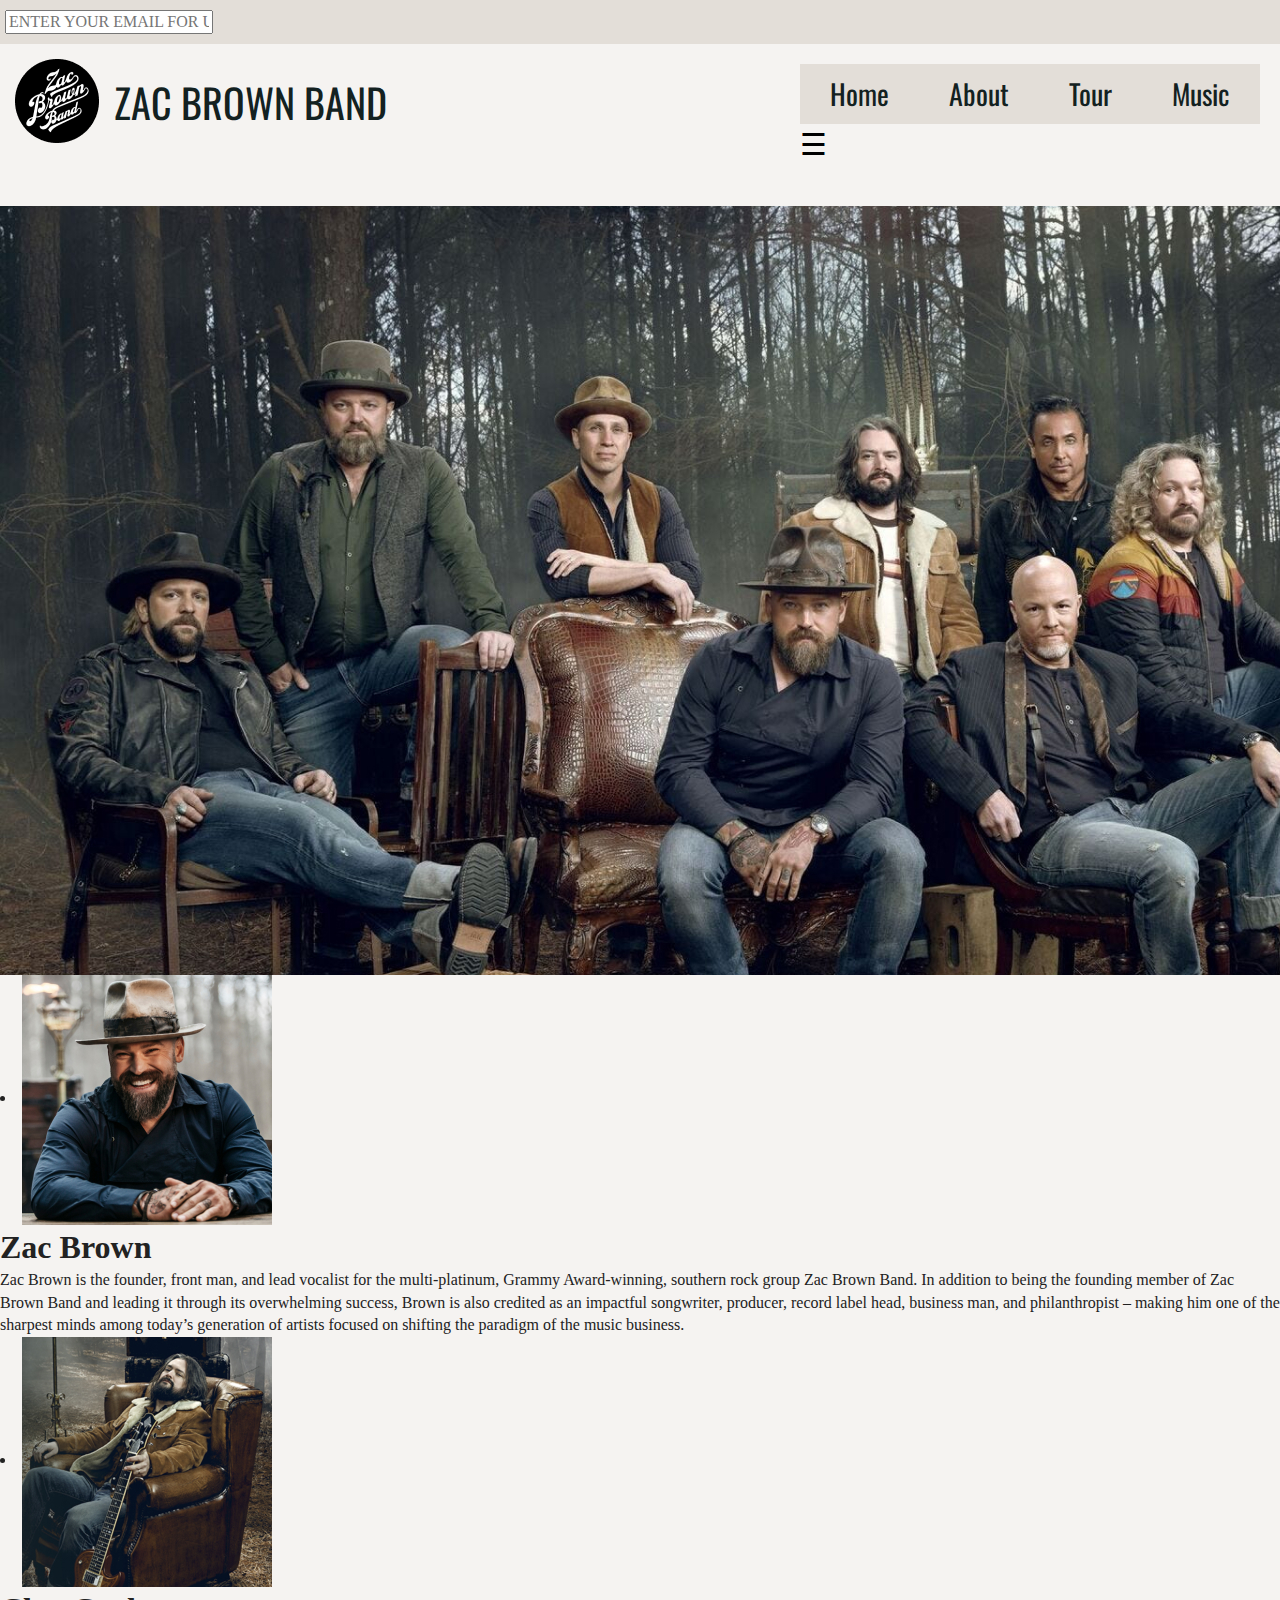
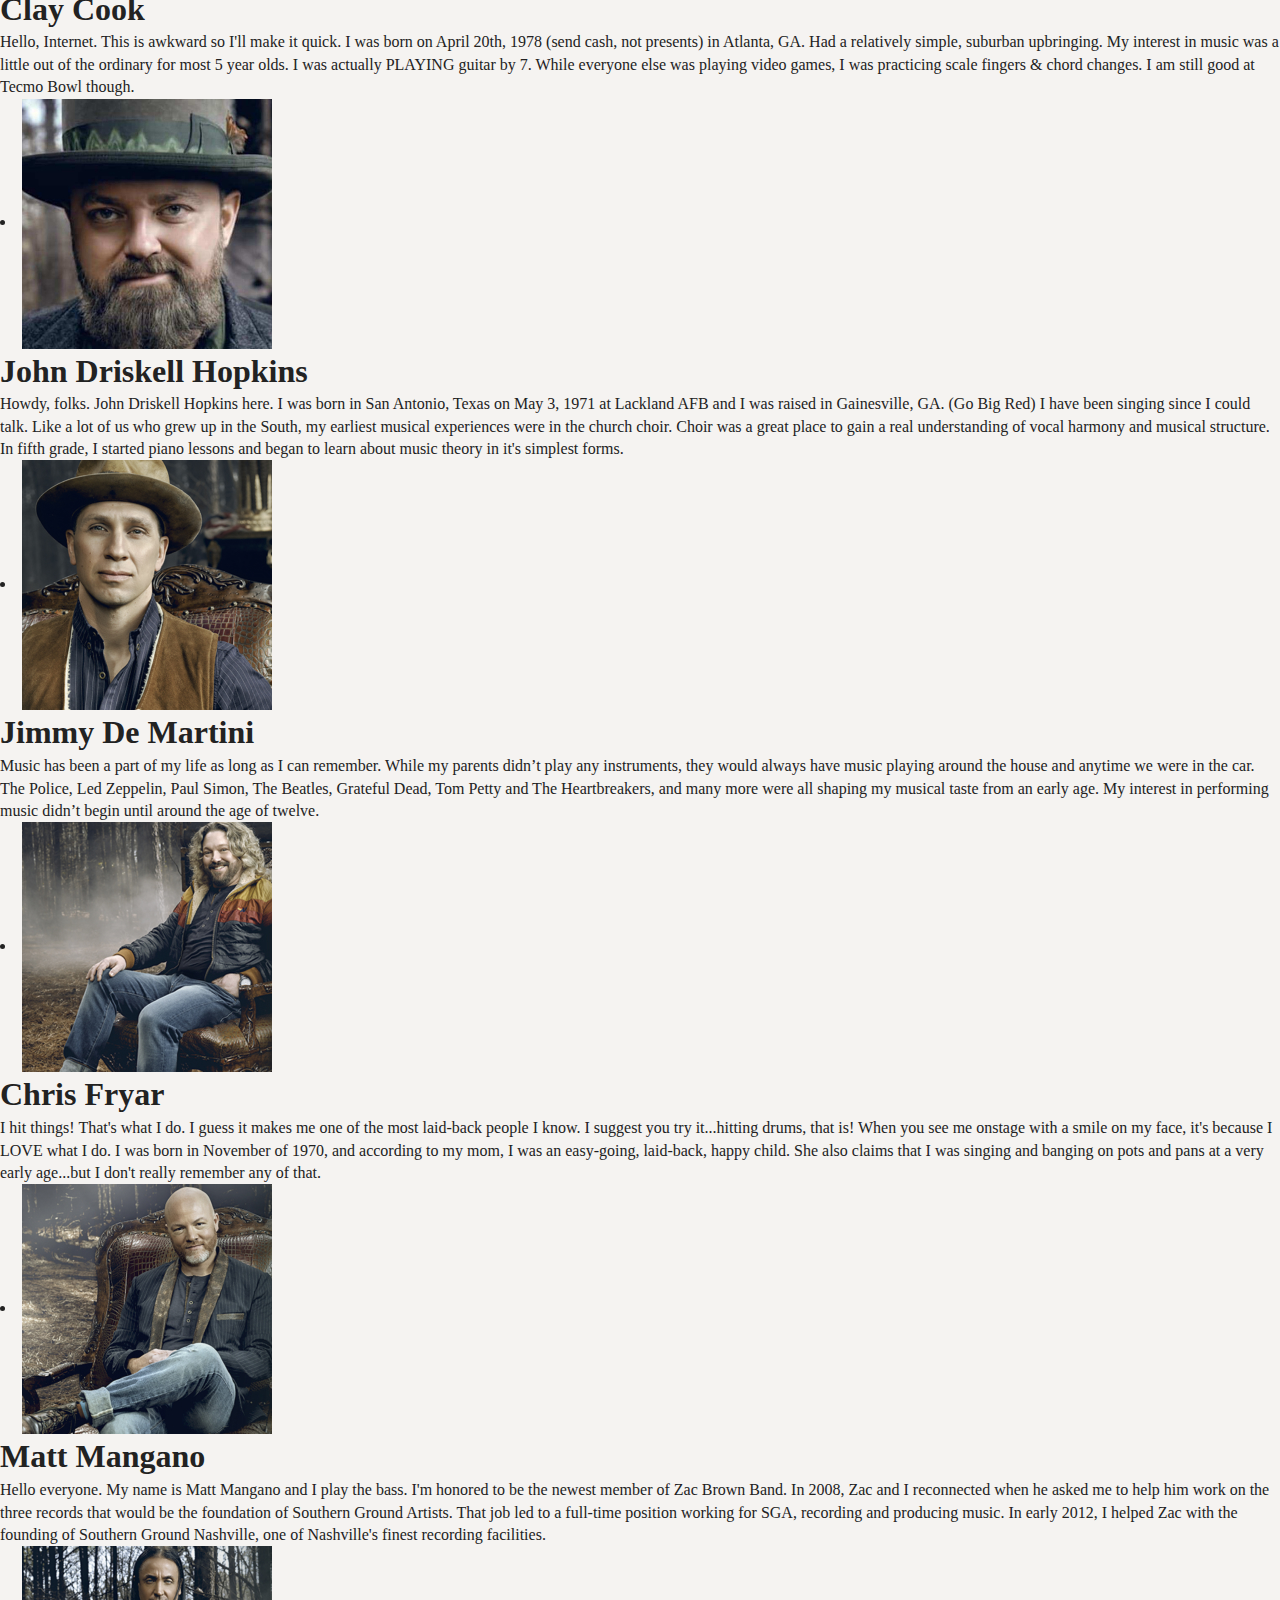
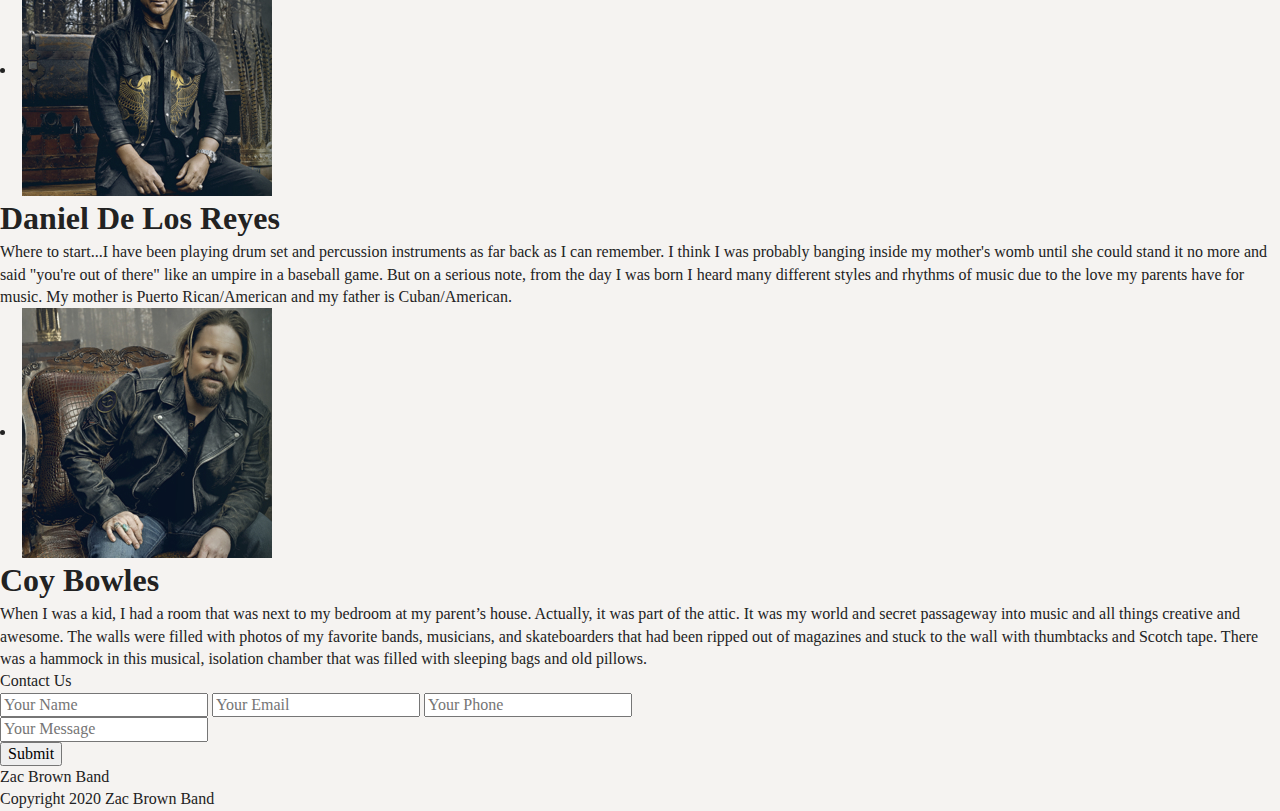
==== about.html @ e799bf46 "11/4/20 Updates" ====
<html class="no-js" lang="">

<head>
  <meta charset="utf-8">
  <title>Zac Brown Band</title>
  <meta name="description" content="">
  <meta name="viewport" content="width=device-width, initial-scale=1">
  <link href="https://fonts.googleapis.com/css2?family=Oswald:wght@400;500;600;700&display=swap" rel="stylesheet">
  <link href="https://fonts.googleapis.com/css2?family=Cabin:wght@400;700&display=swap" rel="stylesheet">
  <link rel="icon" href="favicon.ico" type="image/gif" sizes="16x16">

  <link rel="stylesheet" href="css/normalize.css">
  <link rel="stylesheet" href="css/main.css">
</head>

<body id="about">

  <!-- Off Canvas Menu -->
  <div id="mySidenav" class="sidenav">
    <a href="javascript:void(0)" class="closebtn" onclick="closeNav()">&times;</a>
    <a href="index.html">Home</a>
    <a href="about.html">About</a>
    <a href="tour.html">Tour</a>
    <a href="music.html">Music</a>
  </div>
  <!-- End Off Canvas Menu -->

  <!-- Beginning of top email banner -->
  <header>
    <form>
      <input type="email" name="email" placeholder="ENTER YOUR EMAIL FOR UPDATES"></input>
    </form>
  </header>
  <!-- Ending of top email banner -->

  <!-- Beginning navigator panel -->
  <section class="banner">
      <img src="surface home/Mask Group.png" alt="header banner logo">
        <p>ZAC BROWN BAND</p>
  </section>

  <nav class="main_nav">
    <ul>
      <li><a href="index.html">Home</a></li>
      <li><a href="about.html">About</a></li>
      <li><a href="tour.html">Tour</a></li>
      <li><a href="music.html">Music</a></li>
    </ul>
    <span class="hamburger" onclick="openNav()">&#9776;</span>
  </nav>
  <!-- Ending navigator panel -->

  <!-- Top band picture -->
  <section class="band_group">
    <ul>
      <li><img src="surface about/Whole Band Sit & Stand.jpg" alt="main picture"></li>
    </ul>
  </section>
  <!-- End top band picture -->

  <!-- Beginning of main band member section and descriptions -->
  <main class="band_members">
    <section>
      <li><img src="surface about/Zac Brown.jpg" alt="zac brown"></li>
      <h1>Zac Brown</h1>
      <p>Zac Brown is the founder, front man, and lead vocalist for the multi-platinum, Grammy Award-winning, southern rock group Zac Brown Band. In addition to being the founding member of Zac Brown Band and leading it through its overwhelming success, Brown is also credited as an impactful songwriter, producer, record label head, business man, and philanthropist – making him one of the sharpest minds among today’s generation of artists focused on shifting the paradigm of the music business.</p>
    </section>
    <section>
      <li><img src="surface about/Clay Cook.jpg" alt="clay cook"></li>
      <h1>Clay Cook</h1>
      <p>Hello, Internet. This is awkward so I'll make it quick.
      I was born on April 20th, 1978 (send cash, not presents) in Atlanta, GA. Had a relatively simple, suburban upbringing. My interest in music was a little out of the ordinary for most 5 year olds. I was actually PLAYING guitar by 7. While everyone else was playing video games, I was practicing scale fingers & chord changes. I am still good at Tecmo Bowl though.</p>
    </section>
    <section>
      <li><img src="surface about/John Driskell Hopkins.jpg" alt="john driskell hopkins"></li>
      <h1>John Driskell Hopkins</h1>
      <p>Howdy, folks. John Driskell Hopkins here. I was born in San Antonio, Texas on May 3, 1971 at Lackland AFB and I was raised in Gainesville, GA. (Go Big Red) I have been singing since I could talk. Like a lot of us who grew up in the South, my earliest musical experiences were in the church choir. Choir was a great place to gain a real understanding of vocal harmony and musical structure. In fifth grade, I started piano lessons and began to learn about music theory in it's simplest forms.</p>
    </section>
    <section>
      <li><img src="surface about/Jimmy De Martini.jpg" alt="jimmy de martini"></li>
      <h1>Jimmy De Martini</h1>
      <p>Music has been a part of my life as long as I can remember. While my parents didn’t play any instruments, they would always have music playing around the house and anytime we were in the car. The Police, Led Zeppelin, Paul Simon, The Beatles, Grateful Dead, Tom Petty and The Heartbreakers, and many more were all shaping my musical taste from an early age. My interest in performing music didn’t begin until around the age of twelve.</p>
    </section>
    <section>
      <li><img src="surface about/Chris Fryar.jpg" alt="chris fryar"></li>
      <h1>Chris Fryar</h1>
      <p>I hit things! That's what I do. I guess it makes me one of the most laid-back people I know. I suggest you try it...hitting drums, that is! When you see me onstage with a smile on my face, it's because I LOVE what I do. I was born in November of 1970, and according to my mom, I was an easy-going, laid-back, happy child. She also claims that I was singing and banging on pots and pans at a very early age...but I don't really remember any of that.</p>
    </section>
    <section>
      <li><img src="surface about/Matt Mangano.jpg" alt="Matt Mangano"></li>
      <h1>Matt Mangano</h1>
      <p>Hello everyone. My name is Matt Mangano and I play the bass. I'm honored to be the newest member of Zac Brown Band. In 2008, Zac and I reconnected when he asked me to help him work on the three records that would be the foundation of Southern Ground Artists. That job led to a full-time position working for SGA, recording and producing music. In early 2012, I helped Zac with the founding of Southern Ground Nashville, one of Nashville's finest recording facilities.</p>
    </section>
    <section>
      <li><img src="surface about/Daniel De Los Reyes.jpg" alt="daniel de los reyes"></li>
      <h1>Daniel De Los Reyes</h1>
      <p>Where to start...I have been playing drum set and percussion instruments as far back as I can remember. I think I was probably banging inside my mother's womb until she could stand it no more and said "you're out of there" like an umpire in a baseball game. But on a serious note, from the day I was born I heard many different styles and rhythms of music due to the love my parents have for music. My mother is Puerto Rican/American and my father is Cuban/American.</p>
    </section>
    <section>
      <li><img src="surface about/Coy Bowles.jpg" alt="coy bowles"></li>
      <h1>Coy Bowles</h1>
      <p>When I was a kid, I had a room that was next to my bedroom at my parent’s house. Actually, it was part of the attic. It was my world and secret passageway into music and all things creative and awesome. The walls were filled with photos of my favorite bands, musicians, and skateboarders that had been ripped out of magazines and stuck to the wall with thumbtacks and Scotch tape. There was a hammock in this musical, isolation chamber that was filled with sleeping bags and old pillows. </p>
    </section>
  </main>
  <!-- Ending of main band member section and descriptions -->

  <!-- Beginning contact information -->
  <section class="contact">
    <p>Contact Us</p>
      <form class="contact_left">
        <input type="name" name="name" placeholder="Your Name">
        <input type="email" name="email" placeholder="Your Email">
        <input type="phone" name="phone" placeholder="Your Phone">
      </form>
      <form class="contact_right">
        <input type="message" name="message" placeholder="Your Message">
      </form>
      <button type="button" name="submit" class="contact_right">Submit</button>
    <p>Zac Brown Band</p>
  </section>
  <!-- Ending contact information -->

  <!-- Footer beginning -->
  <footer>
    <p class="copyright">Copyright 2020 Zac Brown Band</p>
  </footer>
  <!-- Footer ending -->


  <script src="js/vendor/modernizr-3.11.2.min.js"></script>
  <script src="js/main.js"></script>


</body>

</html>
---- css/main.css ----
/*! HTML5 Boilerplate v8.0.0 | MIT License | https://html5boilerplate.com/ */

/* main.css 2.1.0 | MIT License | https://github.com/h5bp/main.css#readme */
/*
 * What follows is the result of much research on cross-browser styling.
 * Credit left inline and big thanks to Nicolas Gallagher, Jonathan Neal,
 * Kroc Camen, and the H5BP dev community and team.
 */

/* ==========================================================================
   Base styles: opinionated defaults
   ========================================================================== */

html {
  color: #222;
  font-size: 1em;
  line-height: 1.4;
}

/*
 * Remove text-shadow in selection highlight:
 * https://twitter.com/miketaylr/status/12228805301
 *
 * Vendor-prefixed and regular ::selection selectors cannot be combined:
 * https://stackoverflow.com/a/16982510/7133471
 *
 * Customize the background color to match your design.
 */

::-moz-selection {
  background: #b3d4fc;
  text-shadow: none;
}

::selection {
  background: #b3d4fc;
  text-shadow: none;
}

/*
 * A better looking default horizontal rule
 */

hr {
  display: block;
  height: 1px;
  border: 0;
  border-top: 1px solid #ccc;
  margin: 1em 0;
  padding: 0;
}

/*
 * Remove the gap between audio, canvas, iframes,
 * images, videos and the bottom of their containers:
 * https://github.com/h5bp/html5-boilerplate/issues/440
 */

audio,
canvas,
iframe,
img,
svg,
video {
  vertical-align: middle;
}

/*
 * Remove default fieldset styles.
 */

fieldset {
  border: 0;
  margin: 0;
  padding: 0;
}

/*
 * Allow only vertical resizing of textareas.
 */

textarea {
  resize: vertical;
}

/* ==========================================================================
   Author's custom styles
   ========================================================================== */

    /* General Settings */
    body, ul, li, h1, h2, a, div, nav, p, form{
      margin: 0;
      padding: 0;
    }

    /* Begin Body */
    body{
      background-color: #f5f3f1;
      overflow-x: hidden;
    }

    /* Begin Header */
    header{
      background-color: #e3ded8;
      padding: 10px 5px 10px 5px;
    }
    header p{
      margin: auto;
      font-family: "Cabin", sans-serif;
      font-size: 12pt;
      color: #132121;
    }

    /* Begin Banner */
    section.banner{
      margin: 10px;
      max-width: 50%;
      position: absolute;
    }
    section.banner img{
      height: 84px;
      width: 84px;
      float: left;
      margin: 5px 15px 5px 5px;
      position: relative;
    }
    section.banner p{
      font-family: "Oswald", sans-serif;
      color: #132121;
      font-size: 30pt;
      position: relative;
      padding-top: 20px;
      width: 700px;
      max-height: 84px;
    }

    /* Begin Navigation Panel */
    nav.main_nav{
      max-width: 45%;
      margin: 20px;
      float: right;
      position: relative;
    }
    nav.main_nav ul{
      margin: 0;
      padding: 0;
      list-style-type: none;
      background-color: #e3ded8;
      overflow: hidden;
      display: flex;
      justify-content: center;
      align-items: center;
      flex-direction: row;
    }
    nav.main_nav li{
      float: right;
    }
    nav.main_nav li a{
      display: block;
      text-align: center;
      font-size: 28px;
      font-family: "Oswald", sans-serif;
      color: #132121;
      text-decoration: none;
      margin-left: 20px;
      margin-right: 20px;
      padding: 10px;
    }

    /* Begin Index Page Top Album Section */

    /* this basic group of styles creates the outermost box for your main sections. Add other classes to sections or divs (that are the outermost container) and paste these styles in */

    .home_topsection{
      width: 100vw;
      display: flex;
      justify-content: center;
      align-items: center;
      flex-direction: row;
      margin: 0px;
    }

    /* Begin About Page Hero Section */
    section.band_group{
      max-width: 100%;
    }
    section.band_group ul{
      list-style-type: none;
    }
    section.band_group img{
      margin: 20px 0px 0px 0px;
    }

    /* Off Canvas Menu */

    .hamburger{
      font-size: 30px;
      cursor: pointer;
      color: #000;
      display: inline;
    }

    .sidenav {
      height: 100%;
      width: 0;
      position: fixed;
      z-index: 1;
      top: 0;
      right: 0;
      background-color: #111;
      overflow-x: hidden;
      transition: 0.5s;
      padding-top: 60px;
    }
    
    .sidenav a {
      padding: 8px 8px 8px 32px;
      text-decoration: none;
      font-size: 25px;
      color: #818181;
      display: block;
      transition: 0.3s;
    }
    
    .sidenav a:hover {
      color: #f1f1f1;
    }
    
    .sidenav .closebtn {
      position: absolute;
      top: 0;
      right: 25px;
      font-size: 36px;
      margin-left: 50px;
    }
    
    #main {
      transition: margin-right .5s;
    }
    
    @media screen and (max-height: 450px) {
      .sidenav {padding-top: 15px;}
      .sidenav a {font-size: 18px;}
    }



   

/* ==========================================================================
   Helper classes
   ========================================================================== */

/*
 * Hide visually and from screen readers
 */

.hidden,
[hidden] {
  display: none !important;
}

/*
 * Hide only visually, but have it available for screen readers:
 * https://snook.ca/archives/html_and_css/hiding-content-for-accessibility
 *
 * 1. For long content, line feeds are not interpreted as spaces and small width
 *    causes content to wrap 1 word per line:
 *    https://medium.com/@jessebeach/beware-smushed-off-screen-accessible-text-5952a4c2cbfe
 */

.sr-only {
  border: 0;
  clip: rect(0, 0, 0, 0);
  height: 1px;
  margin: -1px;
  overflow: hidden;
  padding: 0;
  position: absolute;
  white-space: nowrap;
  width: 1px;
  /* 1 */
}

/*
 * Extends the .sr-only class to allow the element
 * to be focusable when navigated to via the keyboard:
 * https://www.drupal.org/node/897638
 */

.sr-only.focusable:active,
.sr-only.focusable:focus {
  clip: auto;
  height: auto;
  margin: 0;
  overflow: visible;
  position: static;
  white-space: inherit;
  width: auto;
}

/*
 * Hide visually and from screen readers, but maintain layout
 */

.invisible {
  visibility: hidden;
}

/*
 * Clearfix: contain floats
 *
 * For modern browsers
 * 1. The space content is one way to avoid an Opera bug when the
 *    `contenteditable` attribute is included anywhere else in the document.
 *    Otherwise it causes space to appear at the top and bottom of elements
 *    that receive the `clearfix` class.
 * 2. The use of `table` rather than `block` is only necessary if using
 *    `:before` to contain the top-margins of child elements.
 */

.clearfix::before,
.clearfix::after {
  content: " ";
  display: table;
}

.clearfix::after {
  clear: both;
}

/* ==========================================================================
   EXAMPLE Media Queries for Responsive Design.
   These examples override the primary ('mobile first') styles.
   Modify as content requires.
   ========================================================================== */

@media only screen and (min-width: 35em) {
  /* Style adjustments for viewports that meet the condition */
}

@media print,
  (-webkit-min-device-pixel-ratio: 1.25),
  (min-resolution: 1.25dppx),
  (min-resolution: 120dpi) {
  /* Style adjustments for high resolution devices */
}

/* ==========================================================================
   Print styles.
   Inlined to avoid the additional HTTP request:
   https://www.phpied.com/delay-loading-your-print-css/
   ========================================================================== */

@media print {
  *,
  *::before,
  *::after {
    background: #fff !important;
    color: #000 !important;
    /* Black prints faster */
    box-shadow: none !important;
    text-shadow: none !important;
  }

  a,
  a:visited {
    text-decoration: underline;
  }

  a[href]::after {
    content: " (" attr(href) ")";
  }

  abbr[title]::after {
    content: " (" attr(title) ")";
  }

  /*
   * Don't show links that are fragment identifiers,
   * or use the `javascript:` pseudo protocol
   */
  a[href^="#"]::after,
  a[href^="javascript:"]::after {
    content: "";
  }

  pre {
    white-space: pre-wrap !important;
  }

  pre,
  blockquote {
    border: 1px solid #999;
    page-break-inside: avoid;
  }

  /*
   * Printing Tables:
   * https://web.archive.org/web/20180815150934/http://css-discuss.incutio.com/wiki/Printing_Tables
   */
  thead {
    display: table-header-group;
  }

  tr,
  img {
    page-break-inside: avoid;
  }

  p,
  h2,
  h3 {
    orphans: 3;
    widows: 3;
  }

  h2,
  h3 {
    page-break-after: avoid;
  }
}
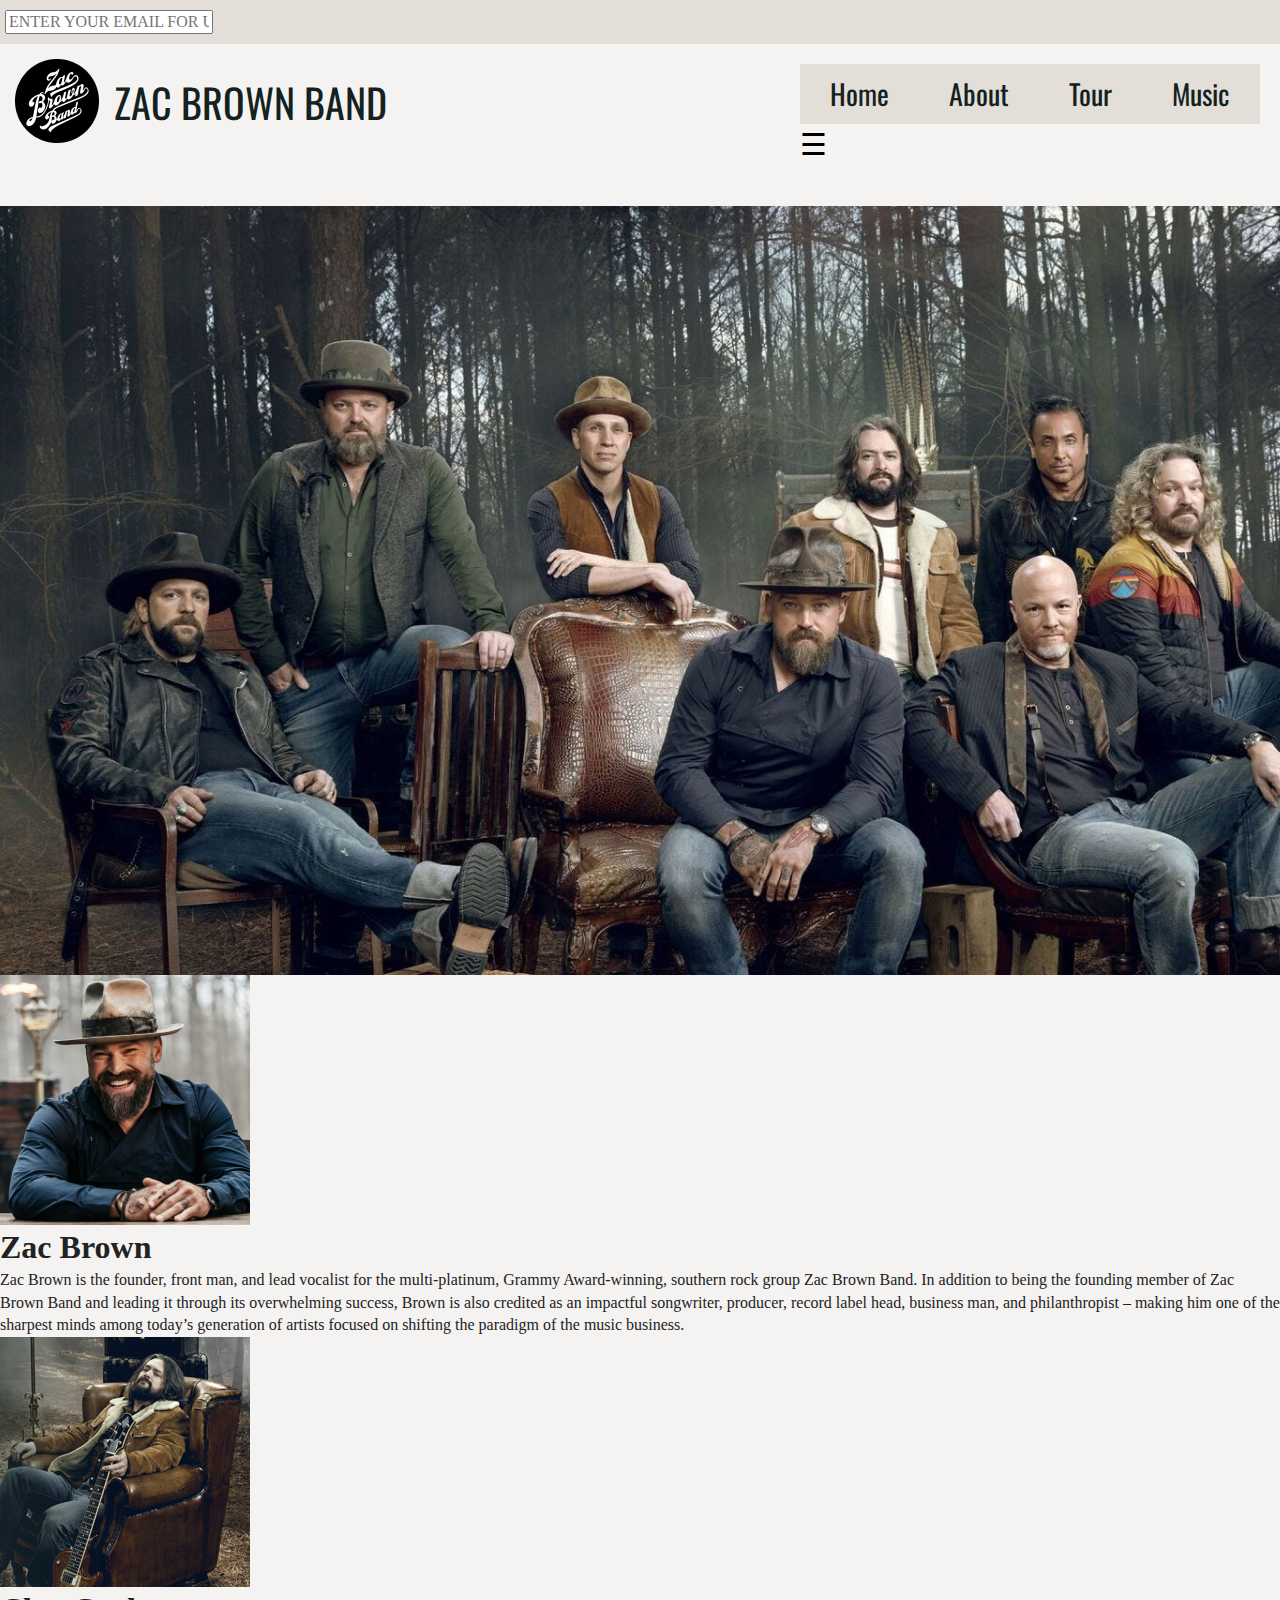
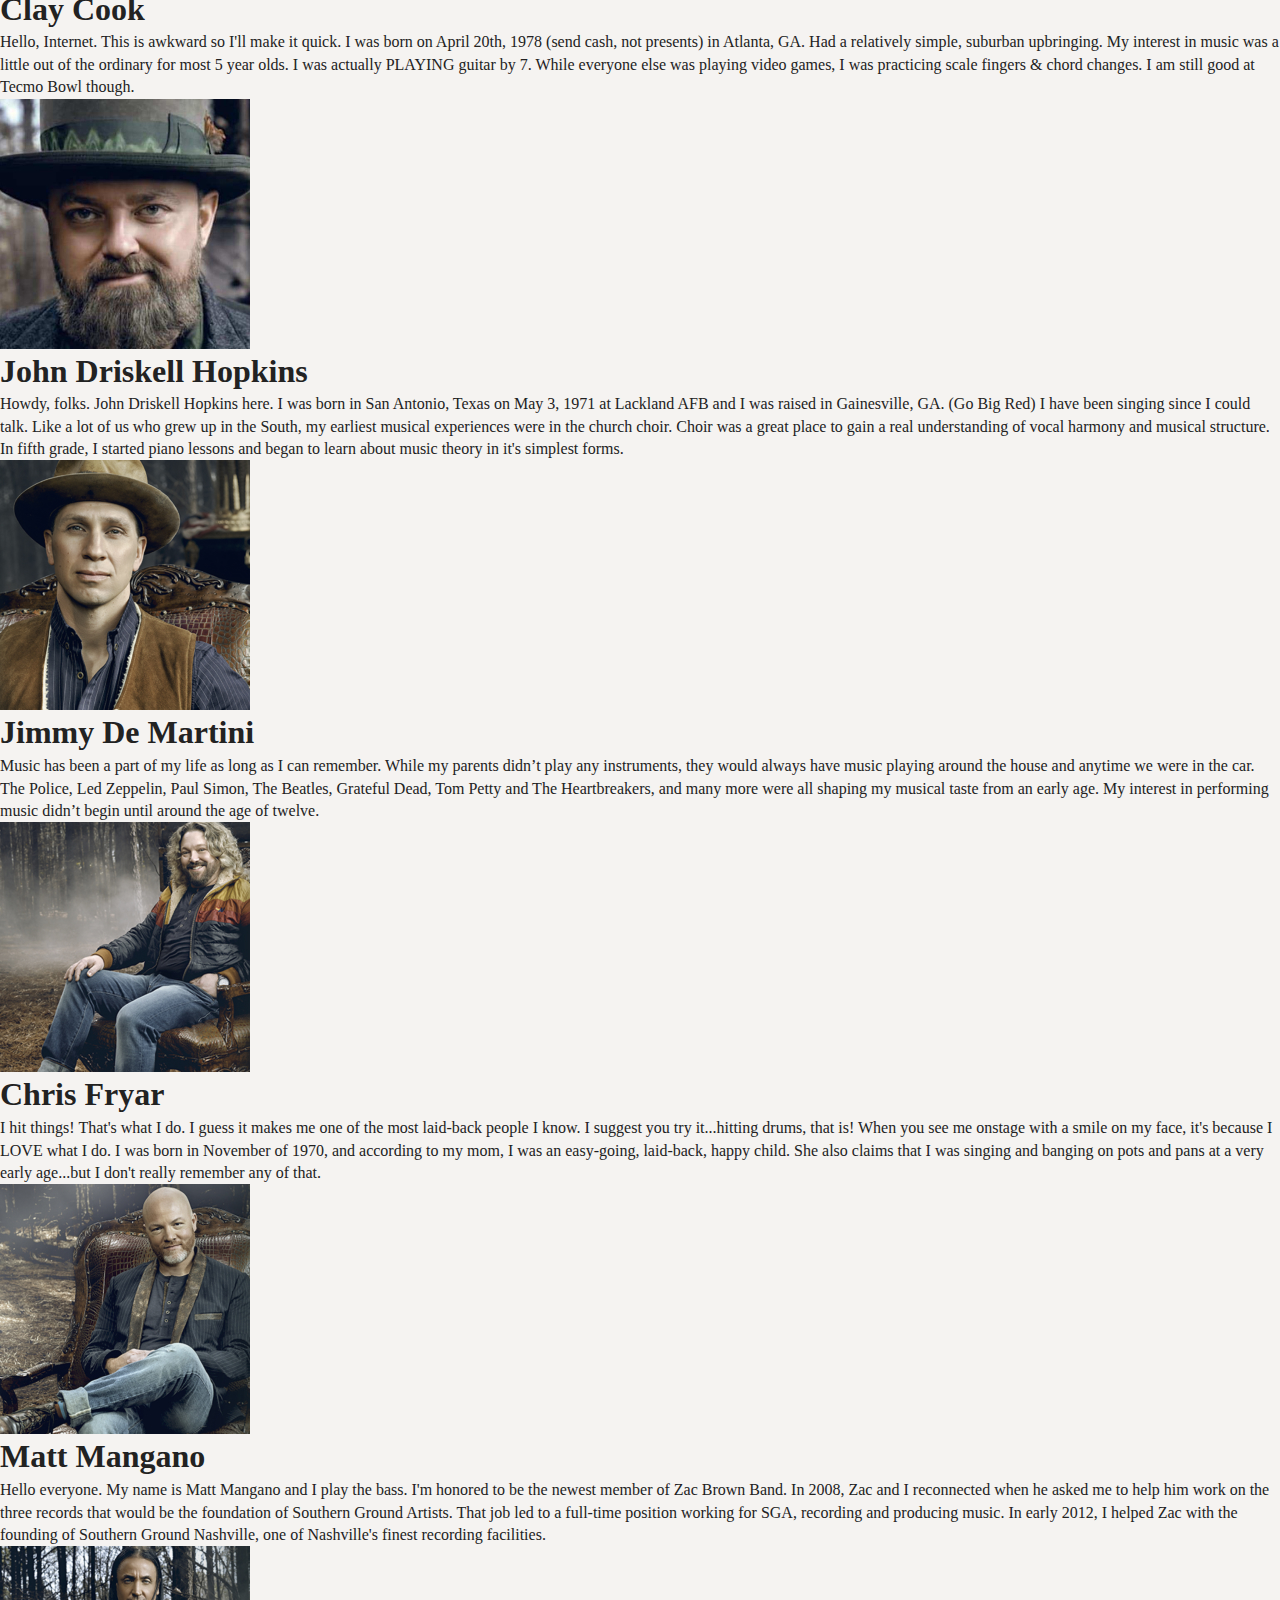
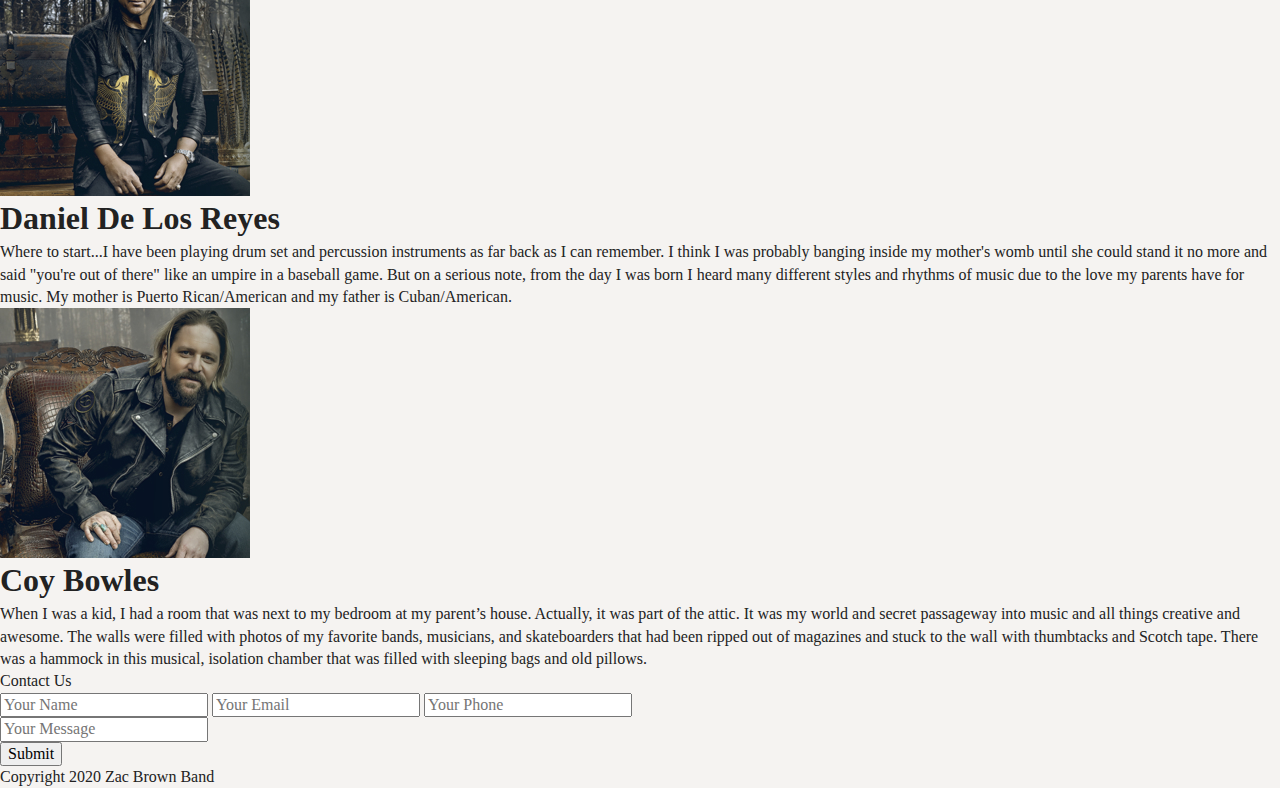
==== commit a6f79f0f: "11/9-11/10 Updates" ====
--- a/about.html
+++ b/about.html
@@ -1,3 +1,4 @@
+<!doctype html>
 <html class="no-js" lang="">
 
 <head>
@@ -52,53 +53,51 @@
 
   <!-- Top band picture -->
   <section class="band_group">
-    <ul>
-      <li><img src="surface about/Whole Band Sit & Stand.jpg" alt="main picture"></li>
-    </ul>
+    <img src="surface about/Whole Band Sit & Stand.jpg" alt="main picture"></li>
   </section>
   <!-- End top band picture -->
 
   <!-- Beginning of main band member section and descriptions -->
   <main class="band_members">
     <section>
-      <li><img src="surface about/Zac Brown.jpg" alt="zac brown"></li>
+      <li><img class="left_image" src="surface about/Zac Brown.jpg" alt="zac brown"></li>
       <h1>Zac Brown</h1>
-      <p>Zac Brown is the founder, front man, and lead vocalist for the multi-platinum, Grammy Award-winning, southern rock group Zac Brown Band. In addition to being the founding member of Zac Brown Band and leading it through its overwhelming success, Brown is also credited as an impactful songwriter, producer, record label head, business man, and philanthropist – making him one of the sharpest minds among today’s generation of artists focused on shifting the paradigm of the music business.</p>
+      <p class="left">Zac Brown is the founder, front man, and lead vocalist for the multi-platinum, Grammy Award-winning, southern rock group Zac Brown Band. In addition to being the founding member of Zac Brown Band and leading it through its overwhelming success, Brown is also credited as an impactful songwriter, producer, record label head, business man, and philanthropist – making him one of the sharpest minds among today’s generation of artists focused on shifting the paradigm of the music business.</p>
     </section>
     <section>
-      <li><img src="surface about/Clay Cook.jpg" alt="clay cook"></li>
-      <h1>Clay Cook</h1>
+      <li><img class="right_image" src="surface about/Clay Cook.jpg" alt="clay cook"></li>
+      <h1 class="right">Clay Cook</h1>
       <p>Hello, Internet. This is awkward so I'll make it quick.
       I was born on April 20th, 1978 (send cash, not presents) in Atlanta, GA. Had a relatively simple, suburban upbringing. My interest in music was a little out of the ordinary for most 5 year olds. I was actually PLAYING guitar by 7. While everyone else was playing video games, I was practicing scale fingers & chord changes. I am still good at Tecmo Bowl though.</p>
     </section>
     <section>
-      <li><img src="surface about/John Driskell Hopkins.jpg" alt="john driskell hopkins"></li>
+      <li><img class="left_image" src="surface about/John Driskell Hopkins.jpg" alt="john driskell hopkins"></li>
       <h1>John Driskell Hopkins</h1>
-      <p>Howdy, folks. John Driskell Hopkins here. I was born in San Antonio, Texas on May 3, 1971 at Lackland AFB and I was raised in Gainesville, GA. (Go Big Red) I have been singing since I could talk. Like a lot of us who grew up in the South, my earliest musical experiences were in the church choir. Choir was a great place to gain a real understanding of vocal harmony and musical structure. In fifth grade, I started piano lessons and began to learn about music theory in it's simplest forms.</p>
+      <p class="left">Howdy, folks. John Driskell Hopkins here. I was born in San Antonio, Texas on May 3, 1971 at Lackland AFB and I was raised in Gainesville, GA. (Go Big Red) I have been singing since I could talk. Like a lot of us who grew up in the South, my earliest musical experiences were in the church choir. Choir was a great place to gain a real understanding of vocal harmony and musical structure. In fifth grade, I started piano lessons and began to learn about music theory in it's simplest forms.</p>
     </section>
     <section>
-      <li><img src="surface about/Jimmy De Martini.jpg" alt="jimmy de martini"></li>
-      <h1>Jimmy De Martini</h1>
+      <li><img class="right_image" src="surface about/Jimmy De Martini.jpg" alt="jimmy de martini"></li>
+      <h1 class="right">Jimmy De Martini</h1>
       <p>Music has been a part of my life as long as I can remember. While my parents didn’t play any instruments, they would always have music playing around the house and anytime we were in the car. The Police, Led Zeppelin, Paul Simon, The Beatles, Grateful Dead, Tom Petty and The Heartbreakers, and many more were all shaping my musical taste from an early age. My interest in performing music didn’t begin until around the age of twelve.</p>
     </section>
     <section>
-      <li><img src="surface about/Chris Fryar.jpg" alt="chris fryar"></li>
+      <li><img class="left_image" src="surface about/Chris Fryar.jpg" alt="chris fryar"></li>
       <h1>Chris Fryar</h1>
-      <p>I hit things! That's what I do. I guess it makes me one of the most laid-back people I know. I suggest you try it...hitting drums, that is! When you see me onstage with a smile on my face, it's because I LOVE what I do. I was born in November of 1970, and according to my mom, I was an easy-going, laid-back, happy child. She also claims that I was singing and banging on pots and pans at a very early age...but I don't really remember any of that.</p>
+      <p class="left">I hit things! That's what I do. I guess it makes me one of the most laid-back people I know. I suggest you try it...hitting drums, that is! When you see me onstage with a smile on my face, it's because I LOVE what I do. I was born in November of 1970, and according to my mom, I was an easy-going, laid-back, happy child. She also claims that I was singing and banging on pots and pans at a very early age...but I don't really remember any of that.</p>
     </section>
     <section>
-      <li><img src="surface about/Matt Mangano.jpg" alt="Matt Mangano"></li>
-      <h1>Matt Mangano</h1>
+      <li><img class="right_image" src="surface about/Matt Mangano.jpg" alt="Matt Mangano"></li>
+      <h1 class="right">Matt Mangano</h1>
       <p>Hello everyone. My name is Matt Mangano and I play the bass. I'm honored to be the newest member of Zac Brown Band. In 2008, Zac and I reconnected when he asked me to help him work on the three records that would be the foundation of Southern Ground Artists. That job led to a full-time position working for SGA, recording and producing music. In early 2012, I helped Zac with the founding of Southern Ground Nashville, one of Nashville's finest recording facilities.</p>
     </section>
     <section>
-      <li><img src="surface about/Daniel De Los Reyes.jpg" alt="daniel de los reyes"></li>
+      <li><img class="left_image" src="surface about/Daniel De Los Reyes.jpg" alt="daniel de los reyes"></li>
       <h1>Daniel De Los Reyes</h1>
-      <p>Where to start...I have been playing drum set and percussion instruments as far back as I can remember. I think I was probably banging inside my mother's womb until she could stand it no more and said "you're out of there" like an umpire in a baseball game. But on a serious note, from the day I was born I heard many different styles and rhythms of music due to the love my parents have for music. My mother is Puerto Rican/American and my father is Cuban/American.</p>
+      <p class="left">Where to start...I have been playing drum set and percussion instruments as far back as I can remember. I think I was probably banging inside my mother's womb until she could stand it no more and said "you're out of there" like an umpire in a baseball game. But on a serious note, from the day I was born I heard many different styles and rhythms of music due to the love my parents have for music. My mother is Puerto Rican/American and my father is Cuban/American.</p>
     </section>
     <section>
-      <li><img src="surface about/Coy Bowles.jpg" alt="coy bowles"></li>
-      <h1>Coy Bowles</h1>
+      <li><img class="right_image" src="surface about/Coy Bowles.jpg" alt="coy bowles"></li>
+      <h1 class="right">Coy Bowles</h1>
       <p>When I was a kid, I had a room that was next to my bedroom at my parent’s house. Actually, it was part of the attic. It was my world and secret passageway into music and all things creative and awesome. The walls were filled with photos of my favorite bands, musicians, and skateboarders that had been ripped out of magazines and stuck to the wall with thumbtacks and Scotch tape. There was a hammock in this musical, isolation chamber that was filled with sleeping bags and old pillows. </p>
     </section>
   </main>
@@ -116,7 +115,6 @@
         <input type="message" name="message" placeholder="Your Message">
       </form>
       <button type="button" name="submit" class="contact_right">Submit</button>
-    <p>Zac Brown Band</p>
   </section>
   <!-- Ending contact information -->
 
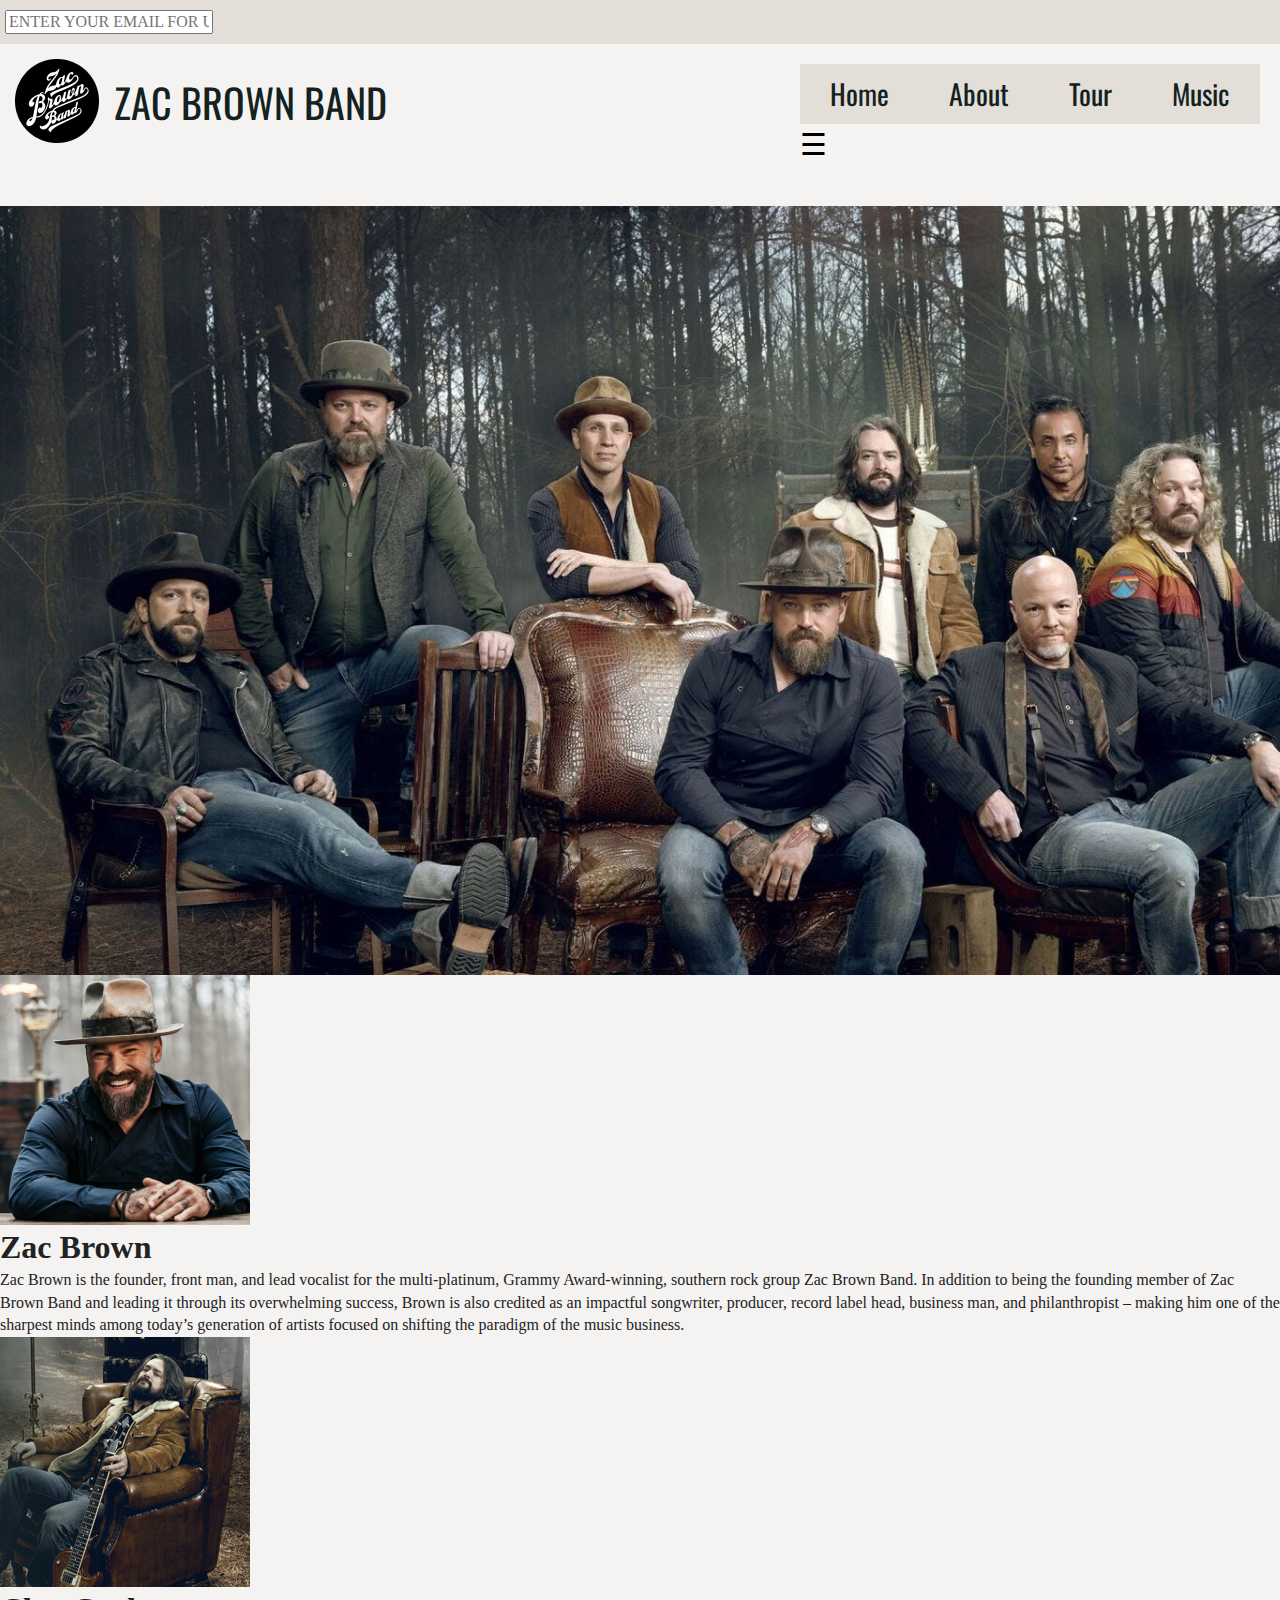
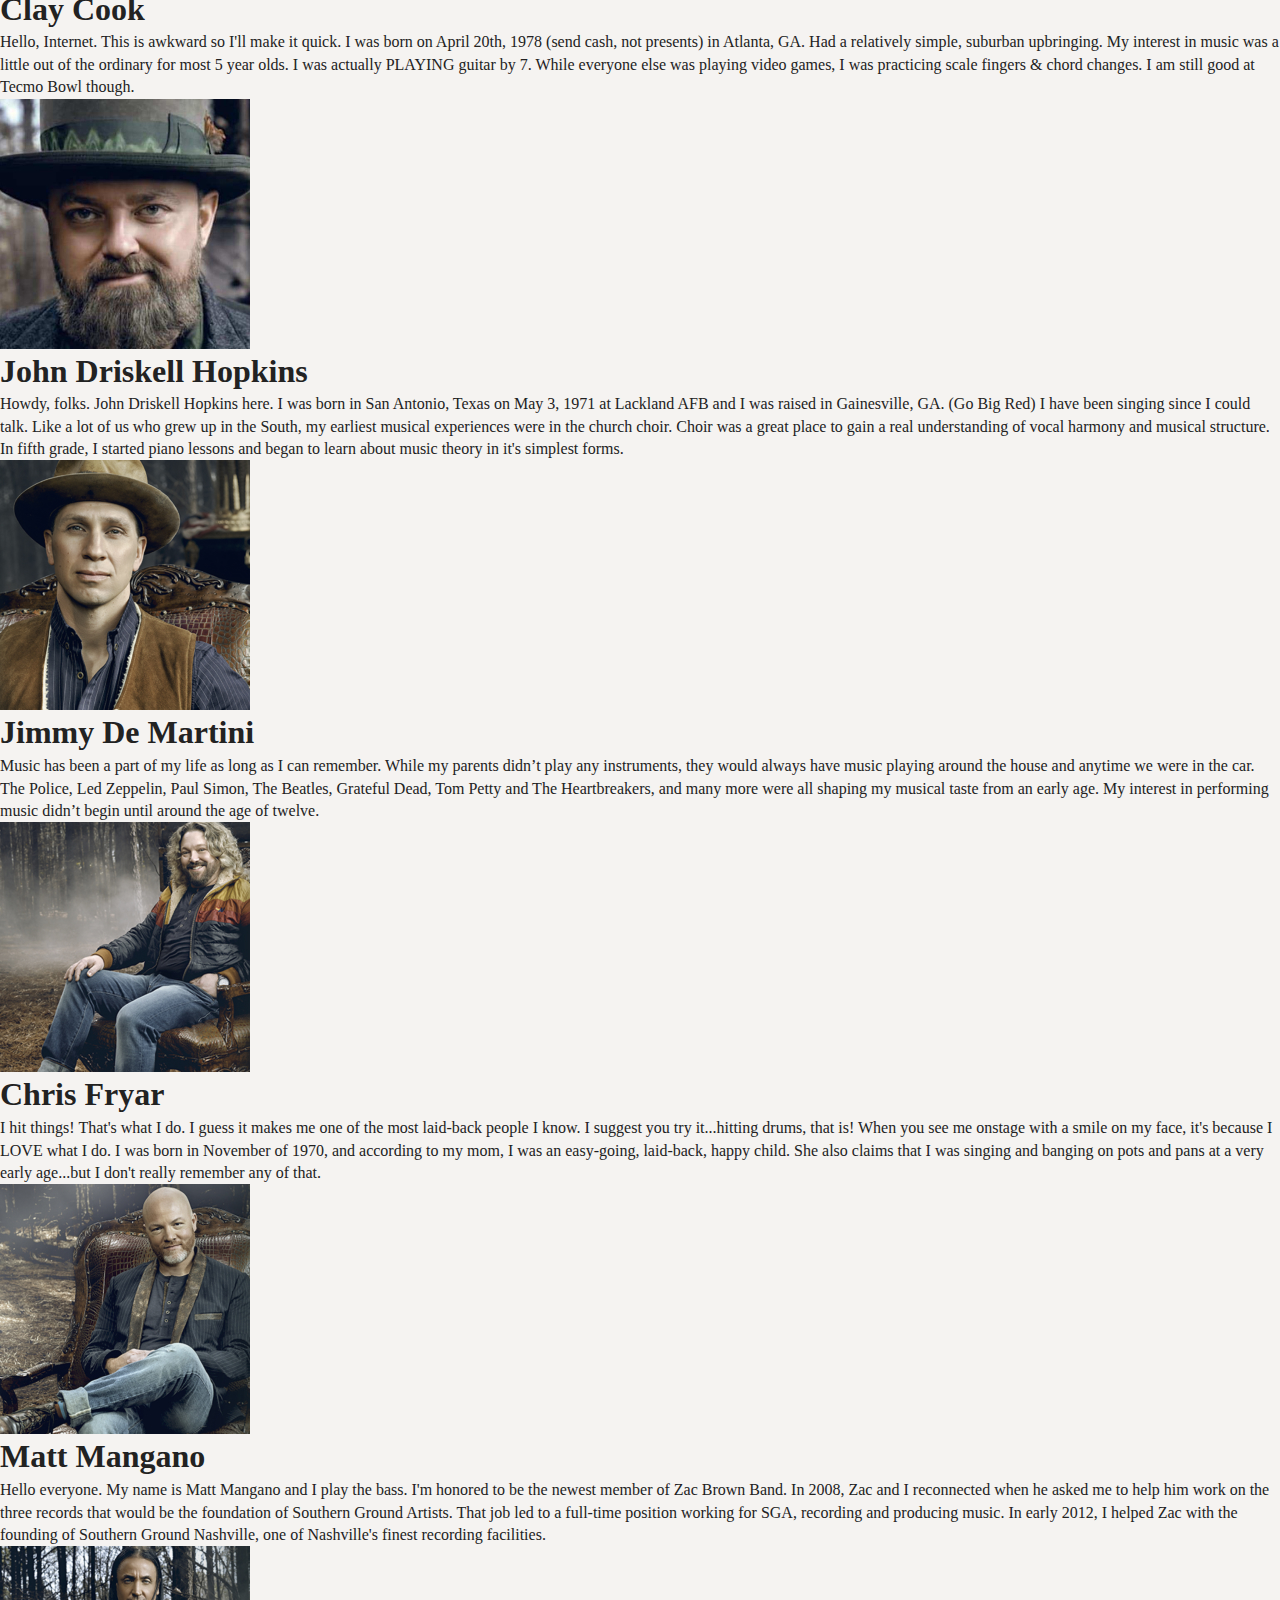
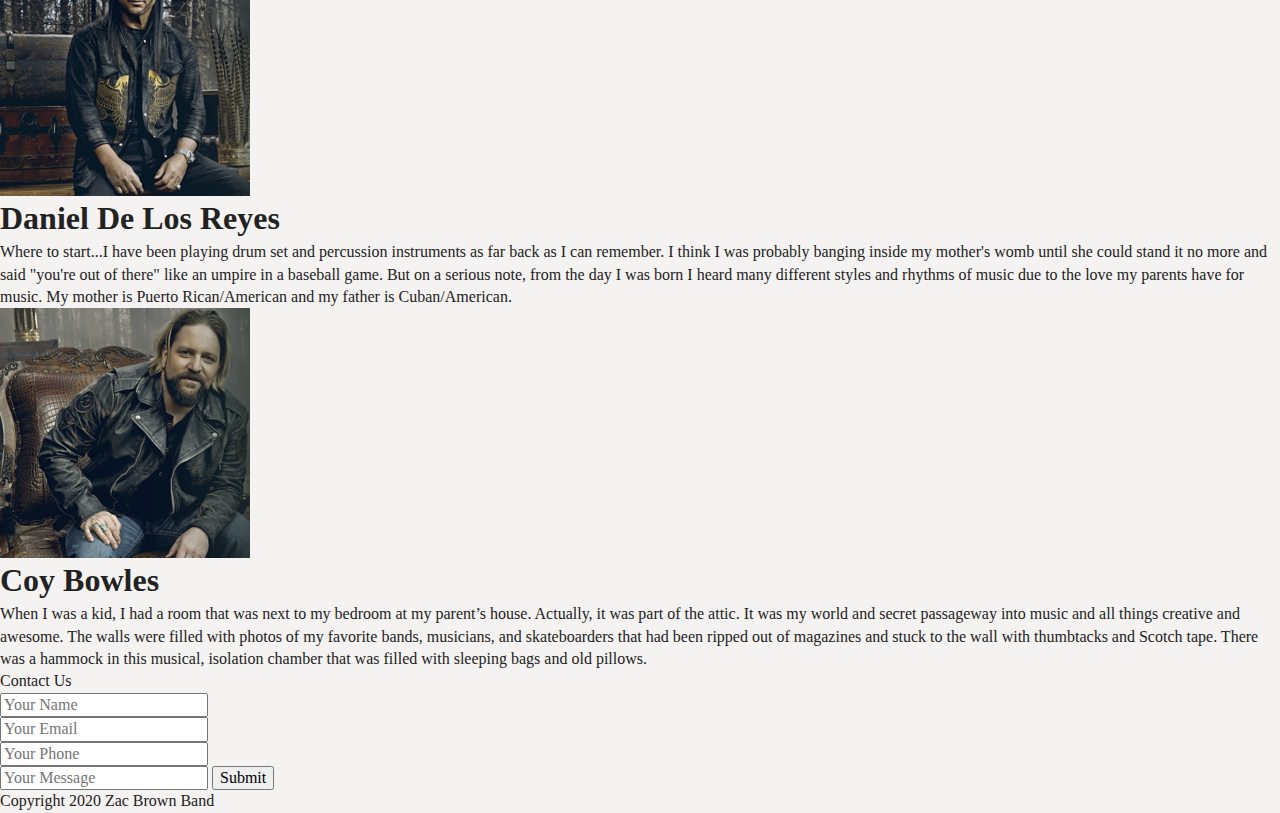
==== commit ef2e8549: "11/11 Updates" ====
--- a/about.html
+++ b/about.html
@@ -106,21 +106,21 @@
   <!-- Beginning contact information -->
   <section class="contact">
     <p>Contact Us</p>
-      <form class="contact_left">
-        <input type="name" name="name" placeholder="Your Name">
-        <input type="email" name="email" placeholder="Your Email">
-        <input type="phone" name="phone" placeholder="Your Phone">
+      <form>
+        <li><input type="name" name="name" placeholder="Your Name"></li>
+        <li><input type="email" name="email" placeholder="Your Email"></li>
+        <li><input type="phone" name="phone" placeholder="Your Phone"></li>
       </form>
       <form class="contact_right">
         <input type="message" name="message" placeholder="Your Message">
+        <button type="button" name="submit" class="contact_right">Submit</button>
       </form>
-      <button type="button" name="submit" class="contact_right">Submit</button>
   </section>
   <!-- Ending contact information -->
 
   <!-- Footer beginning -->
   <footer>
-    <p class="copyright">Copyright 2020 Zac Brown Band</p>
+    <p>Copyright 2020 Zac Brown Band</p>
   </footer>
   <!-- Footer ending -->
 
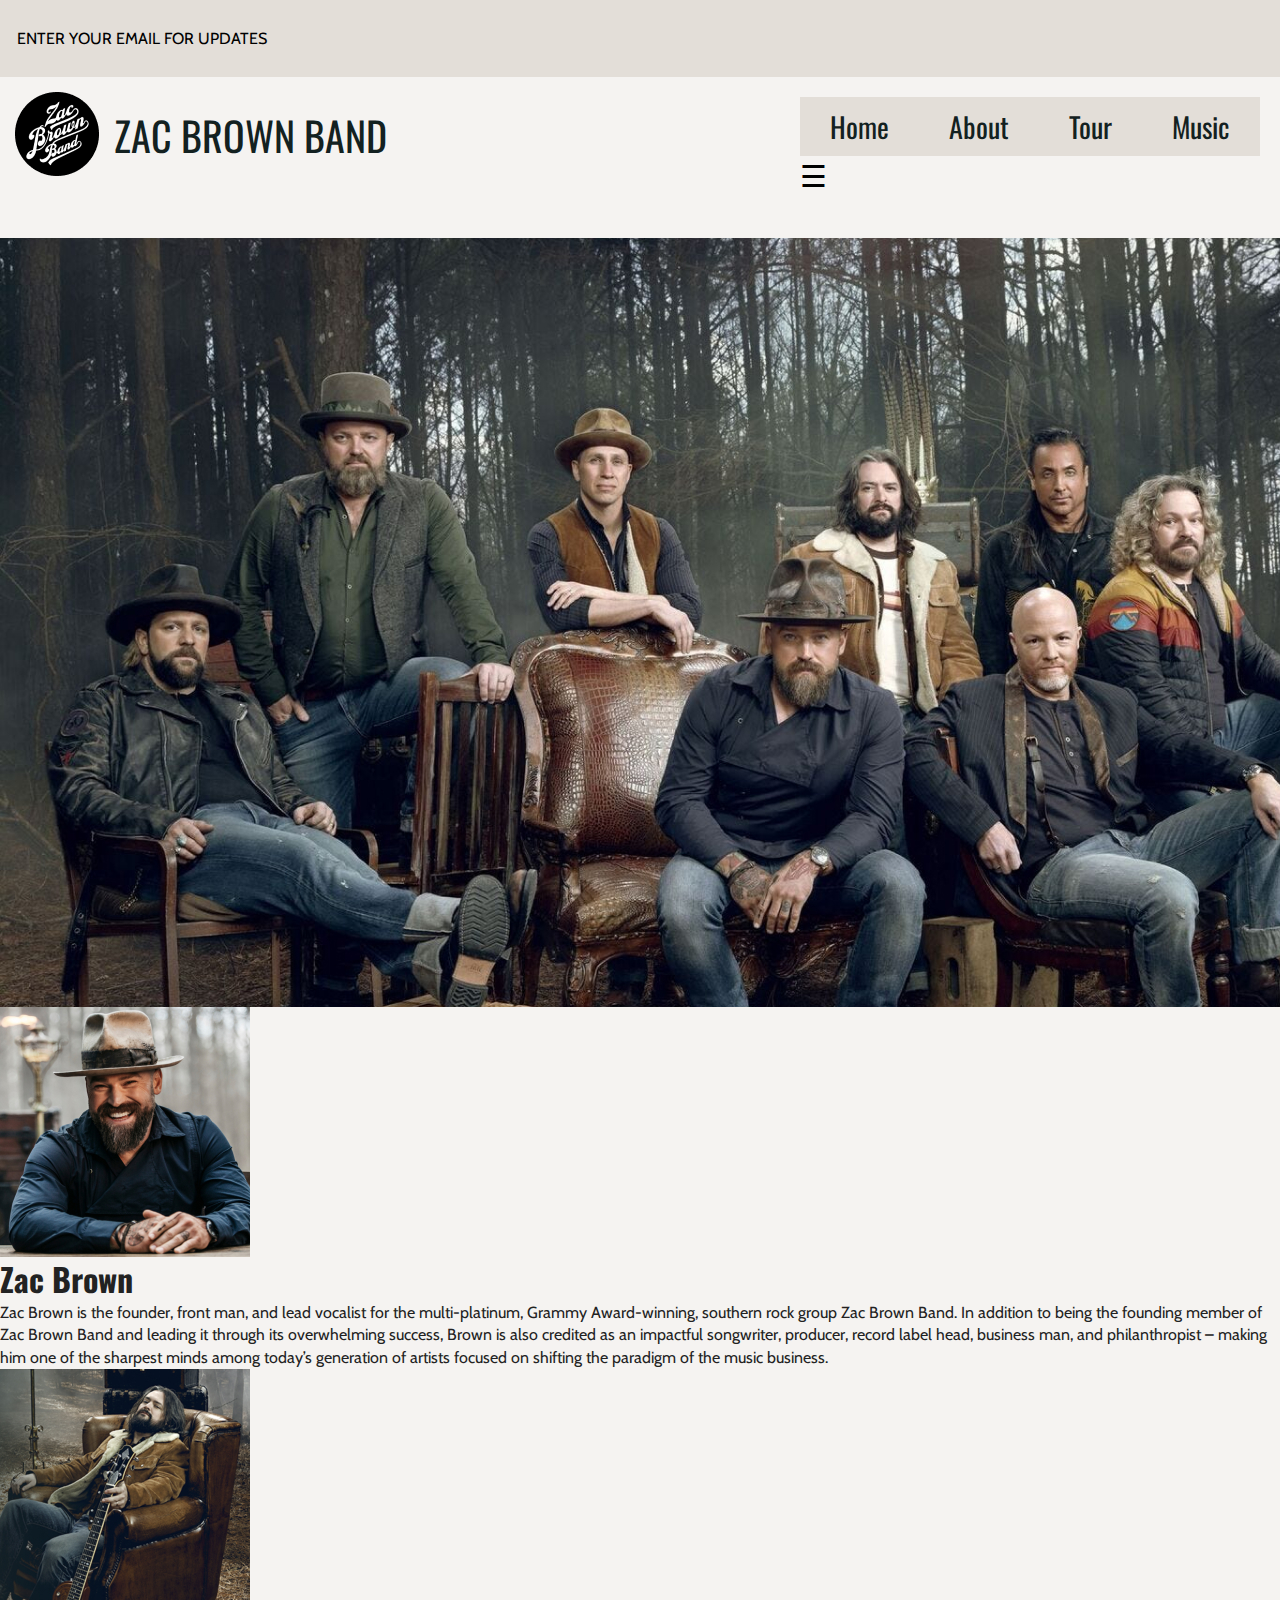
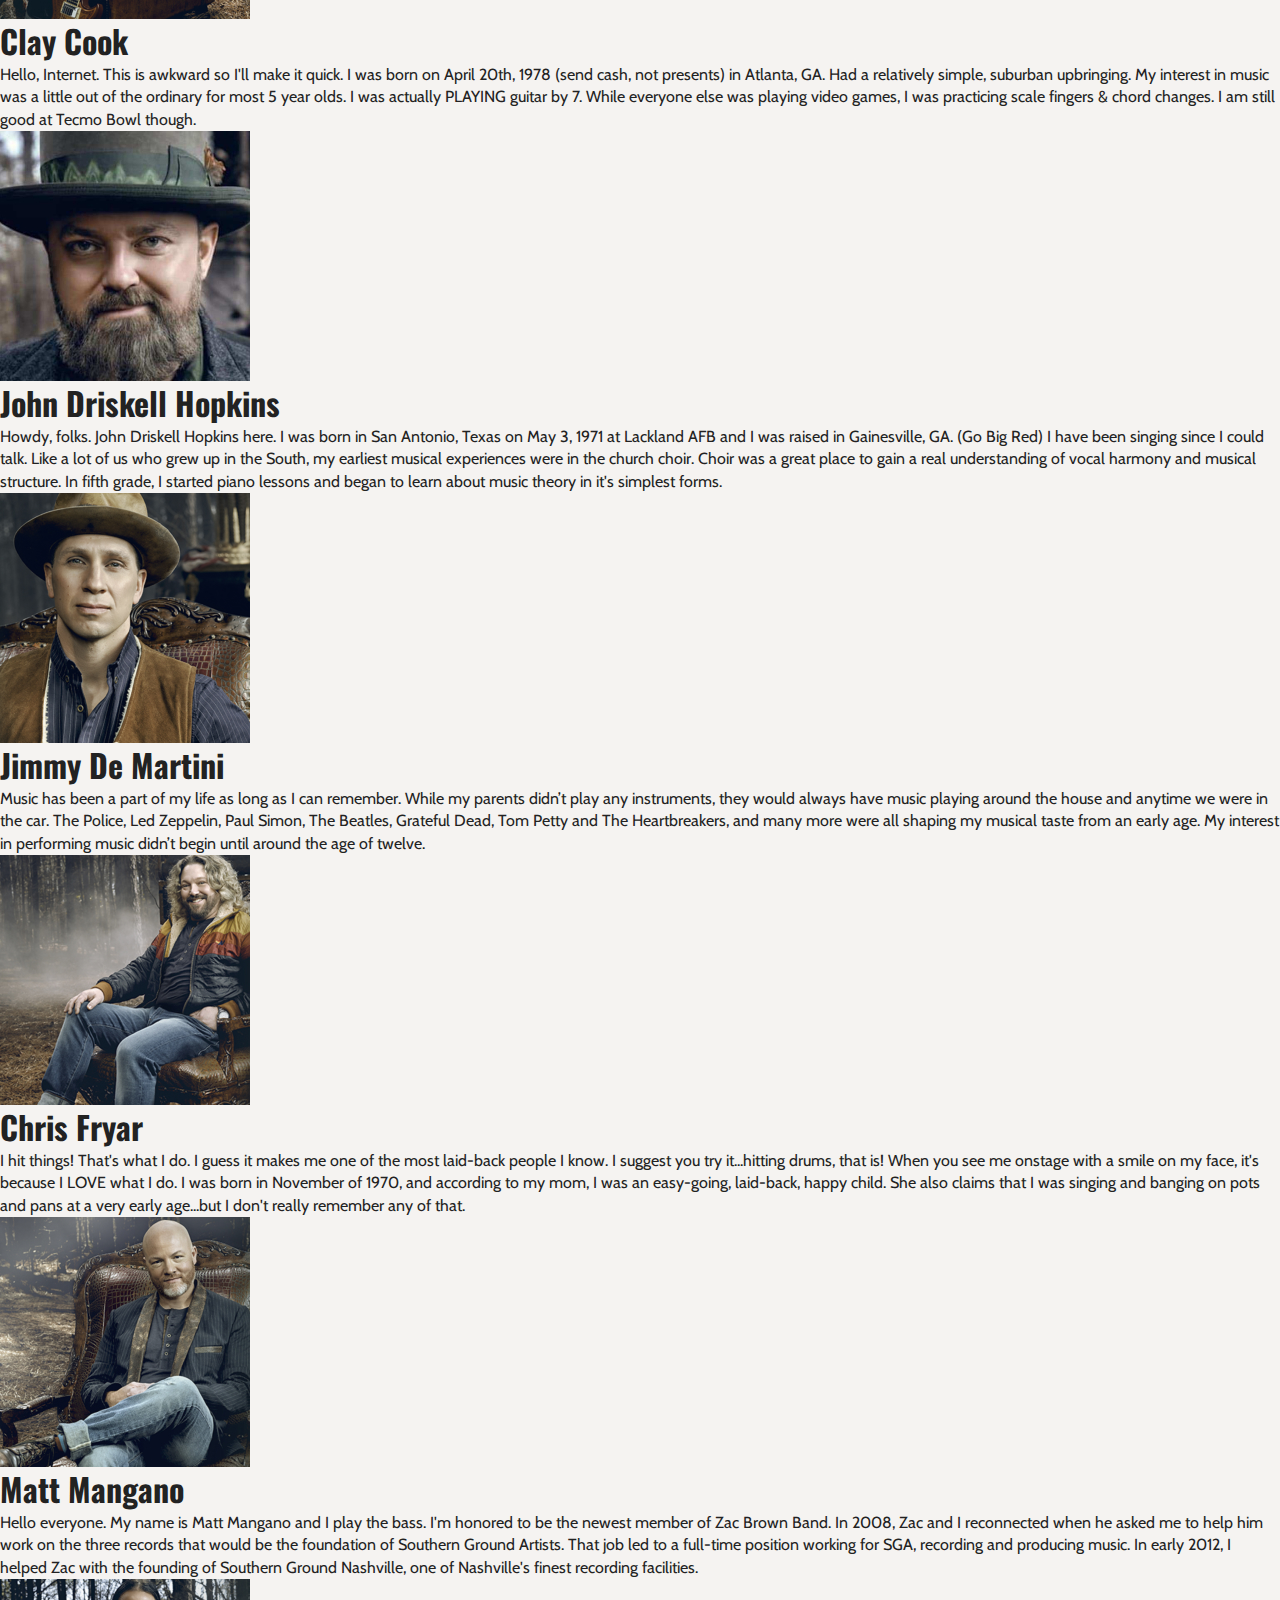
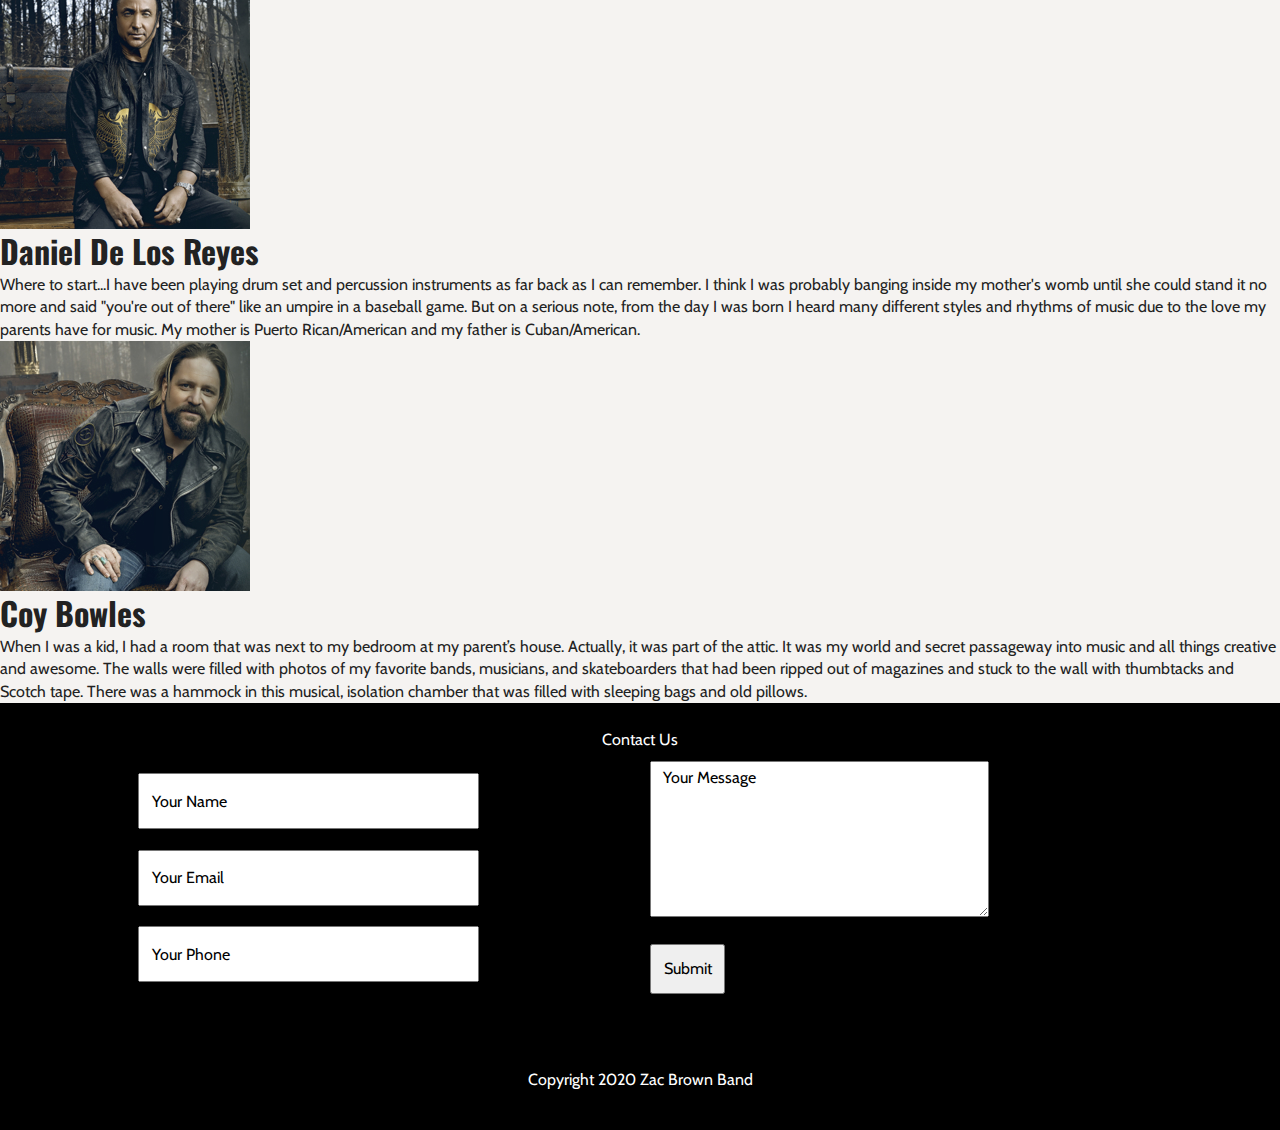
==== commit 6bd87ffb: "TIM EDITS/CSS" ====
--- a/about.html
+++ b/about.html
@@ -106,15 +106,21 @@
   <!-- Beginning contact information -->
   <section class="contact">
     <p>Contact Us</p>
+    <div class="contactform">
+      <div class="contact_left">
       <form>
-        <li><input type="name" name="name" placeholder="Your Name"></li>
-        <li><input type="email" name="email" placeholder="Your Email"></li>
-        <li><input type="phone" name="phone" placeholder="Your Phone"></li>
+        <input type="name" name="name" placeholder="Your Name">
+        <input type="email" name="email" placeholder="Your Email">
+        <input type="phone" name="phone" placeholder="Your Phone">
       </form>
-      <form class="contact_right">
-        <input type="message" name="message" placeholder="Your Message">
-        <button type="button" name="submit" class="contact_right">Submit</button>
-      </form>
+    </div>
+      <div class="contact_right">
+        <form>
+          <textarea type="textarea" name="message" placeholder="Your Message"></textarea>
+        </form>
+        <button type="button" name="submit">Submit</button>
+      </div>
+    </div>
   </section>
   <!-- Ending contact information -->
 
--- a/css/main.css
+++ b/css/main.css
@@ -10,6 +10,8 @@
 /* ==========================================================================
    Base styles: opinionated defaults
    ========================================================================== */
+
+   @import url('https://fonts.googleapis.com/css2?family=Cabin:wght@400;500&family=Oswald:wght@400;500&display=swap');
 
 html {
   color: #222;
@@ -97,6 +99,11 @@
     body{
       background-color: #f5f3f1;
       overflow-x: hidden;
+      font-family: "Cabin", sans-serif;
+    }
+
+    h1, h2, h3, h4, h5, h6{
+      font-family: "Oswald", sans-serif;
     }
 
     /* Begin Header */
@@ -109,6 +116,13 @@
       font-family: "Cabin", sans-serif;
       font-size: 12pt;
       color: #132121;
+    }
+
+    header form input{
+      height: 55px;
+      width: 50%;
+      border: none;
+      background-color: rgba(0,0,0,0);
     }
 
     /* Begin Banner */
@@ -190,6 +204,137 @@
     section.band_group img{
       margin: 20px 0px 0px 0px;
     }
+
+    /* Camp Section */
+
+    .camp{
+      background-image: url('../img/home/Zac at Camp.jpg');
+      background-position: center;
+      background-size: cover;
+      background-repeat: no-repeat;
+      width: 100vw;
+      margin: 0 auto;
+      display: flex;
+      justify-content: center;
+      align-items: center;
+      flex-direction: column;
+      min-height: 800px;
+    }
+
+    .campground {
+      display: flex;
+      justify-content: center;
+      flex-direction: column;
+      color: #fff;
+      width: 35%;
+      position: relative;
+      left: 22%;
+      top: -120px;
+  }
+
+    .camp_center{
+      display: flex;
+    
+      align-items: center;
+      flex-direction: row;
+    }
+
+    .camp_center img{
+      width: 15%;
+      margin-right: 1%;
+    }
+
+    .smallcaps{
+      text-transform: uppercase;
+      font-size: 22px;
+    }
+
+    a.fauxbutton{
+      border: 1px solid #fff;
+      color: #fff;
+      text-decoration: none;
+      width: 150px;
+      text-align: center;
+      margin: 2% 0% 2% 0%;
+    }
+
+    /* Contact Section */
+
+    .contact{
+      width: 100vw;
+      display: flex;
+      justify-content: center;
+      align-items: center;
+      flex-direction: column;
+      background-color: #000;
+      color: #fff;
+      padding: 2% 0% 2% 0%;
+    }
+
+    .contactform{
+      width: 80%;
+      display: flex;
+      justify-content: center;
+      align-items: center;
+      flex-direction: row;
+    }
+
+    .contact_left,
+    .contact_right{
+      width: 50%;
+      display: flex;
+      justify-content: center;
+      flex-direction: column;
+      color: #fff;
+    }
+
+    .contactform input{
+      width: 65%;
+      height: 50px;
+      margin: 2%;
+    }
+
+    .contactform textarea{
+      width: 65%;
+      height: 150px;
+      margin: 2%;
+    }
+
+    .contactform button{
+      width: 75px;
+      height: 50px;
+      margin: 2%;
+    }
+
+    input::placeholder{
+      font-size: 16px;
+      color: #000;
+      padding-left: 10px;
+    }
+
+    textarea::placeholder{
+      font-size: 16px;
+      color: #000;
+      padding-left: 10px;
+      padding-top: 5px;
+    }
+
+
+
+    /* Footer Section */
+
+    footer{
+      width: 100vw;
+      display: flex;
+      justify-content: center;
+      align-items: center;
+      flex-direction: column;
+      background-color: #000;
+      height: 100px;
+      color: #fff;
+    }
+
+  
 
     /* Off Canvas Menu */
 
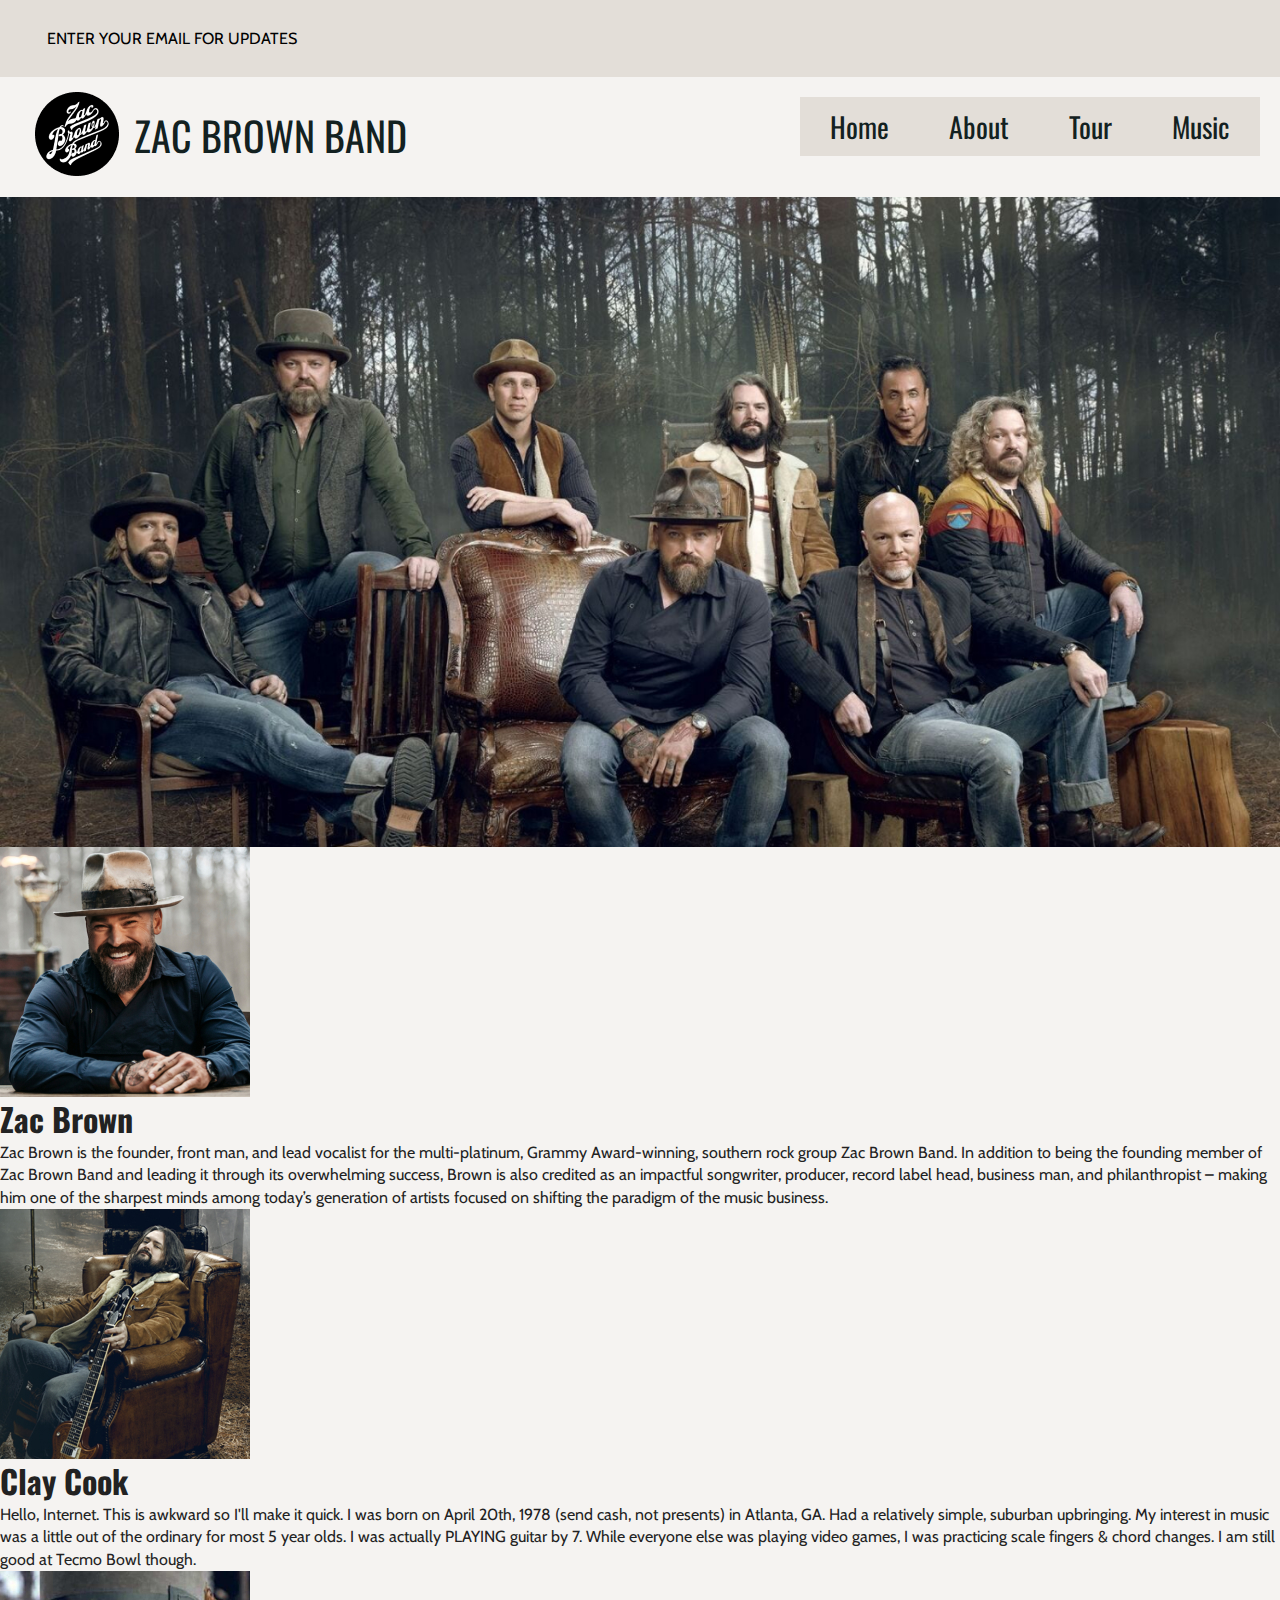
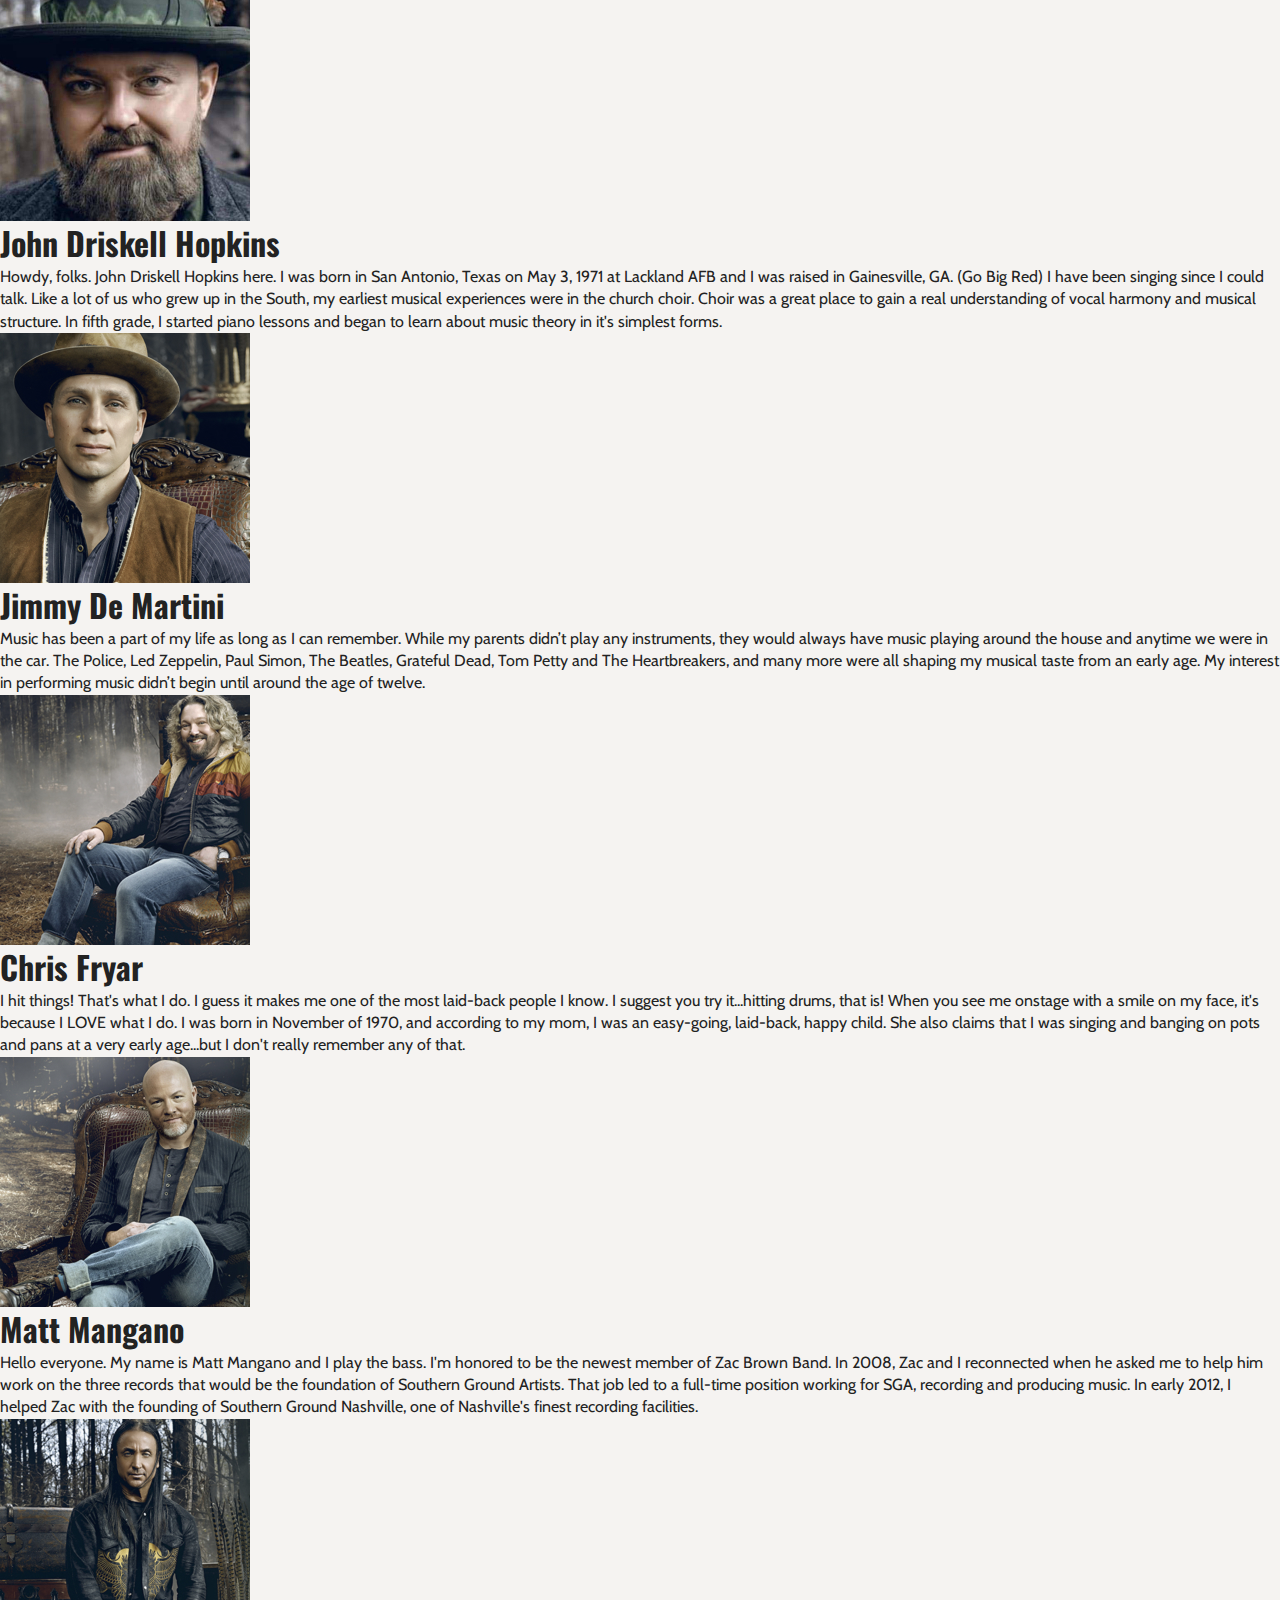
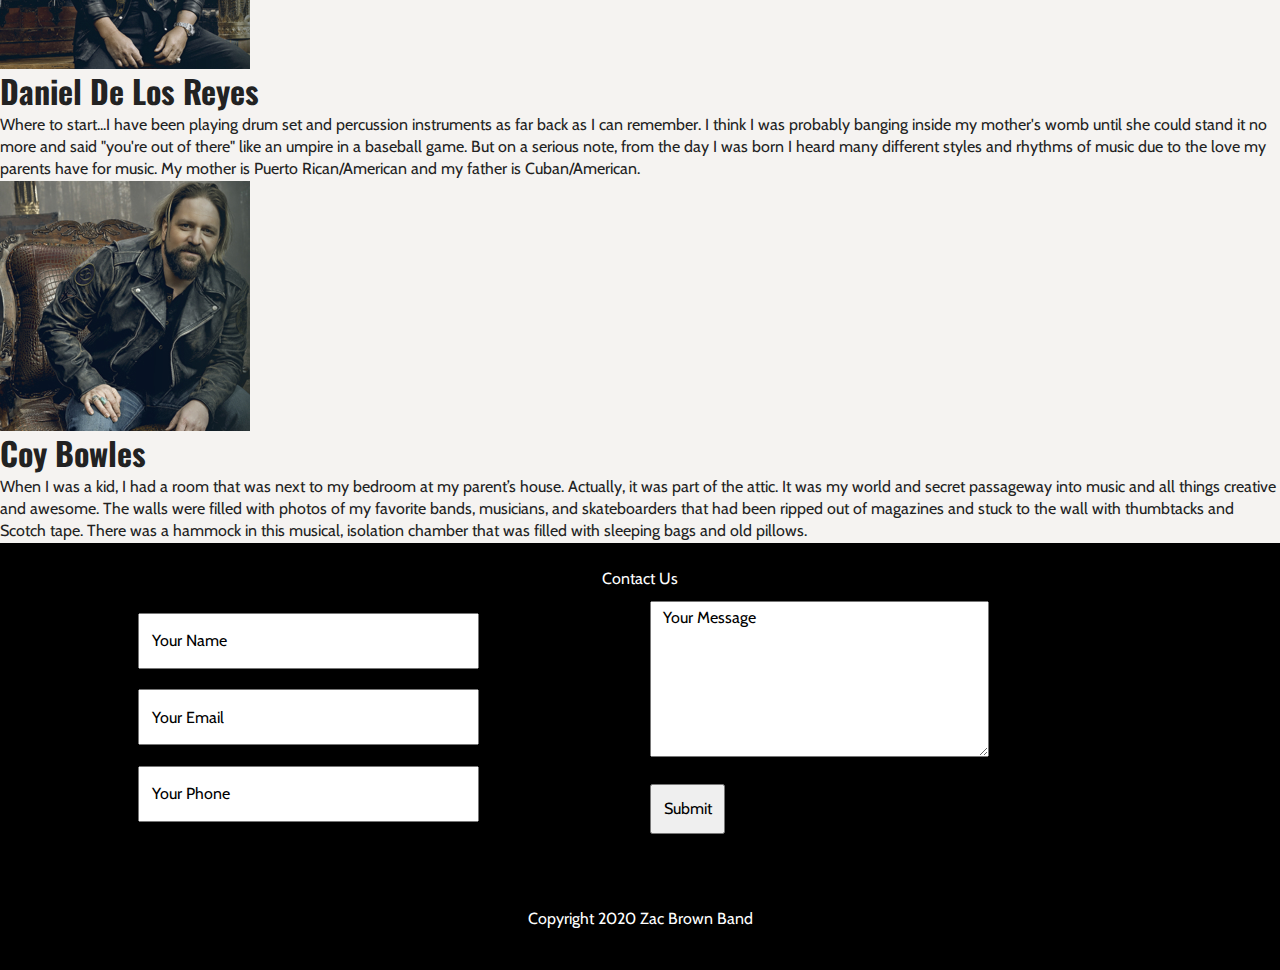
==== commit 44da6356: "TIM EDITS/Mobile Styling + Music & About Pages" ====
--- a/about.html
+++ b/about.html
@@ -35,6 +35,7 @@
   <!-- Ending of top email banner -->
 
   <!-- Beginning navigator panel -->
+  <div class="topnav">
   <section class="banner">
       <img src="surface home/Mask Group.png" alt="header banner logo">
         <p>ZAC BROWN BAND</p>
@@ -49,13 +50,14 @@
     </ul>
     <span class="hamburger" onclick="openNav()">&#9776;</span>
   </nav>
+</div>
   <!-- Ending navigator panel -->
 
-  <!-- Top band picture -->
-  <section class="band_group">
-    <img src="surface about/Whole Band Sit & Stand.jpg" alt="main picture"></li>
-  </section>
-  <!-- End top band picture -->
+    <!-- Beginning top logo (put concrete texture in background)-->
+    <div class="aboutbanner">
+    </div>
+    <!-- Ending top logo -->
+
 
   <!-- Beginning of main band member section and descriptions -->
   <main class="band_members">
--- a/css/main.css
+++ b/css/main.css
@@ -118,19 +118,20 @@
       color: #132121;
     }
 
-    header form input{
+    header form input {
       height: 55px;
       width: 50%;
       border: none;
       background-color: rgba(0,0,0,0);
-    }
+      margin-left: 30px;
+  }
 
     /* Begin Banner */
-    section.banner{
-      margin: 10px;
+    section.banner {
+      margin: 10px 0px 10px 30px;
       max-width: 50%;
       position: absolute;
-    }
+  }
     section.banner img{
       height: 84px;
       width: 84px;
@@ -149,6 +150,12 @@
     }
 
     /* Begin Navigation Panel */
+
+    .topnav{
+      background-color: #F5F3F1;
+      height: 120px;
+    }
+
     nav.main_nav{
       max-width: 45%;
       margin: 20px;
@@ -319,6 +326,139 @@
       padding-top: 5px;
     }
 
+    .homebanner{
+      width: 100vw;
+      height: 650px;
+      background-color: #F5F3F1;
+      display: flex;
+      justify-content: center;
+      align-items: center;
+      margin: 0 auto;
+    }
+
+    .musicbanner{
+      width: 100vw;
+      height: 650px;
+      background-color: #132121;
+      display: flex;
+      justify-content: center;
+      align-items: center;
+      margin: 0 auto;
+    }
+
+    .tourbanner{
+      width: 100vw;
+      height: 650px;
+      background-image: url('../img/tour/concrete\ texture.jpg');
+      background-size: cover;
+      background-position: center;
+      background-repeat: no-repeat;
+      display: flex;
+      justify-content: center;
+      align-items: center;
+      margin: 0 auto;
+    }
+
+    .aboutbanner{
+      width: 100vw;
+      height: 650px;
+      background-image: url('../img/about/Whole\ Band\ Sit\ &\ Stand.jpg');
+      background-size: cover;
+      background-position: center;
+      background-repeat: no-repeat;
+      display: flex;
+      justify-content: center;
+      align-items: center;
+      margin: 0 auto;
+    }
+
+    .new_album{
+      width: 45%;
+      display: flex;
+      justify-content: space-between;
+      align-items: center;
+      margin: 0 auto;
+      flex-direction: row;
+      color: #fff;
+    }
+
+    .grid-container-2 {
+      display: flex;
+      width: 95%;
+      justify-content: center;
+=     align-items: center;
+      flex-direction: row;
+      flex-wrap: wrap;
+      margin: 0 auto;
+  }
+
+  .grid-item{
+    margin: 2%;
+  }
+
+
+
+
+    /* Gridbox Settings */
+
+    .gridbox{
+      display: flex;
+      justify-content: center;
+      align-items: baseline;
+      flex-direction: row;
+      width: 100%;
+      margin: 0 auto;
+    }
+
+    .left_gridbox,
+    .right_gridbox{
+      width: 45%;
+      display: flex;
+      justify-content: center;
+      align-items: center;
+      flex-direction: column;
+    }
+
+    .left_gridbox ul,
+    .right_gridbox ul{
+      list-style-type: none;
+    }
+
+    .right_gridbox button{
+      width: 120px;
+      height: 55px;
+      background-color: #000;
+      border: none;
+      color: #fff;
+      font-size: 20px;
+      margin: 2%;
+    }
+
+    .right_gridbox button a{
+      text-decoration: none;
+      color: #fff;
+    }
+
+    .circledates {
+      background-color: #000;
+      color: #fff;
+      padding: 6px 16px;
+      border-radius: 30px;
+      font-size: 10px;
+      display: flex;
+      justify-content: center;
+      align-items: center;
+      flex-direction: column;
+      margin: 25px;
+      position: relative;
+      top: -10px;
+  }
+
+    span.enlargeme{
+      font-size: 26px;
+    }
+
+    
 
 
     /* Footer Section */
@@ -342,7 +482,7 @@
       font-size: 30px;
       cursor: pointer;
       color: #000;
-      display: inline;
+      display: none;
     }
 
     .sidenav {
@@ -388,6 +528,48 @@
       .sidenav a {font-size: 18px;}
     }
 
+/* Media Queries */
+
+/* iPad */
+
+@media screen and (max-width: 768px){
+
+
+   
+}
+
+/* iPhone 5 */
+
+@media screen and (max-width: 320px){
+
+  nav.main_nav ul {
+display: none;
+  }
+  
+  .hamburger{
+    font-size: 30px;
+    cursor: pointer;
+    color: #000;
+    display: inline;
+  }
+
+
+  .contactform {
+    width: 95%;
+    display: flex;
+    justify-content: center;
+    align-items: center;
+    flex-direction: column;
+}
+
+.contact_left,
+.contact_right{
+  width: 100%;
+}
+
+
+}
+
 
 
    
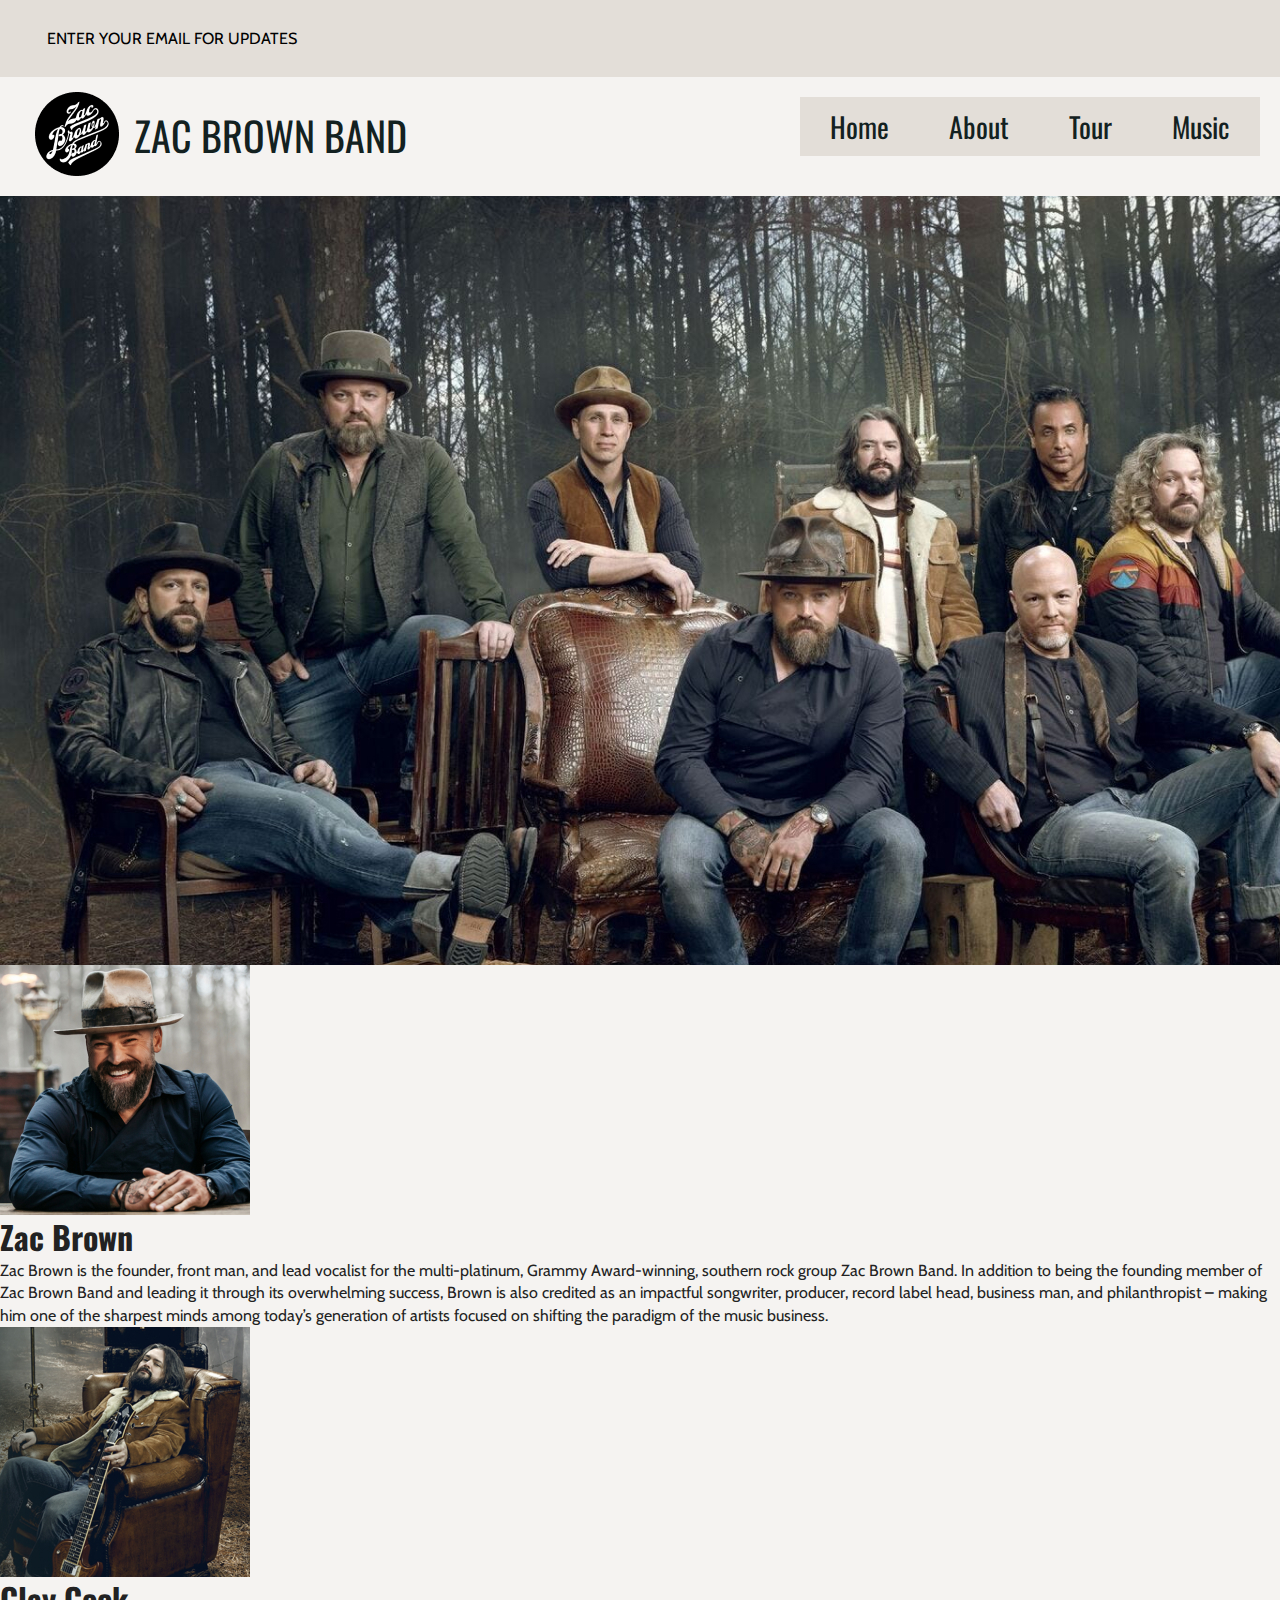
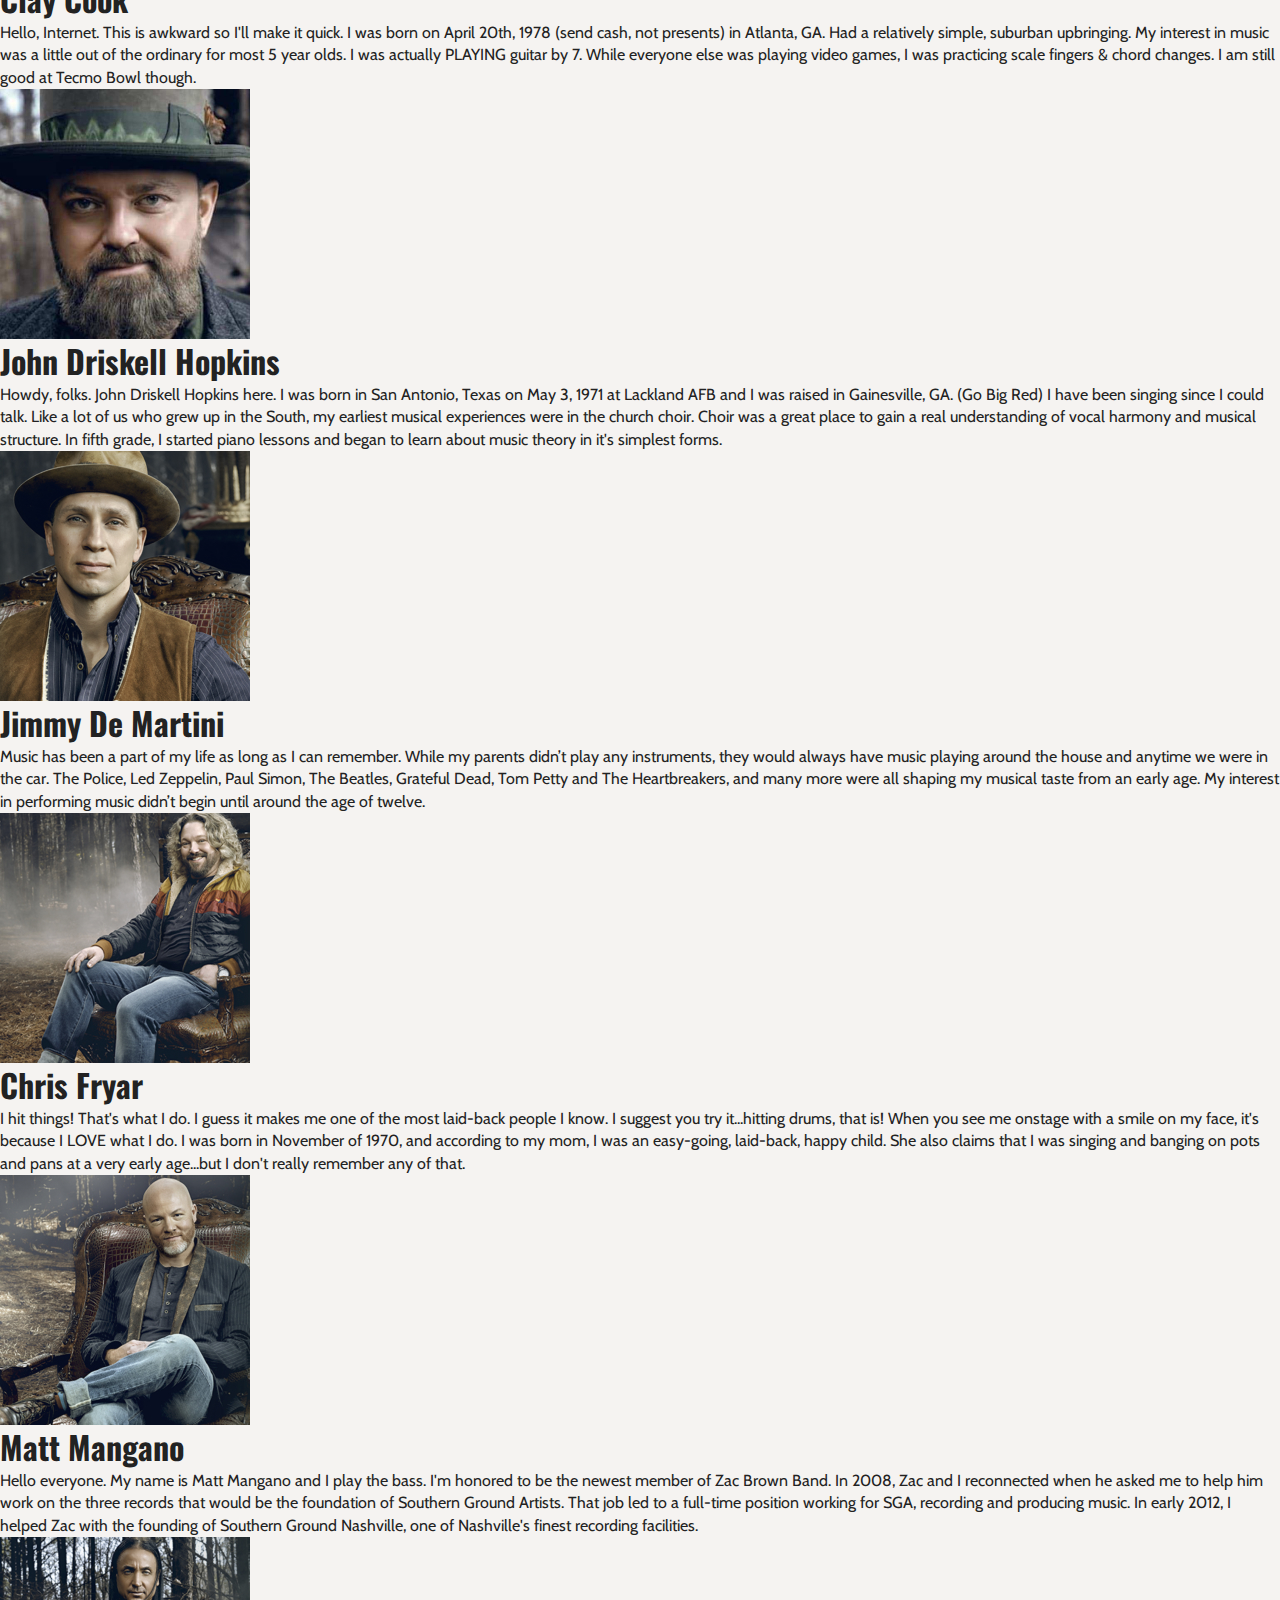
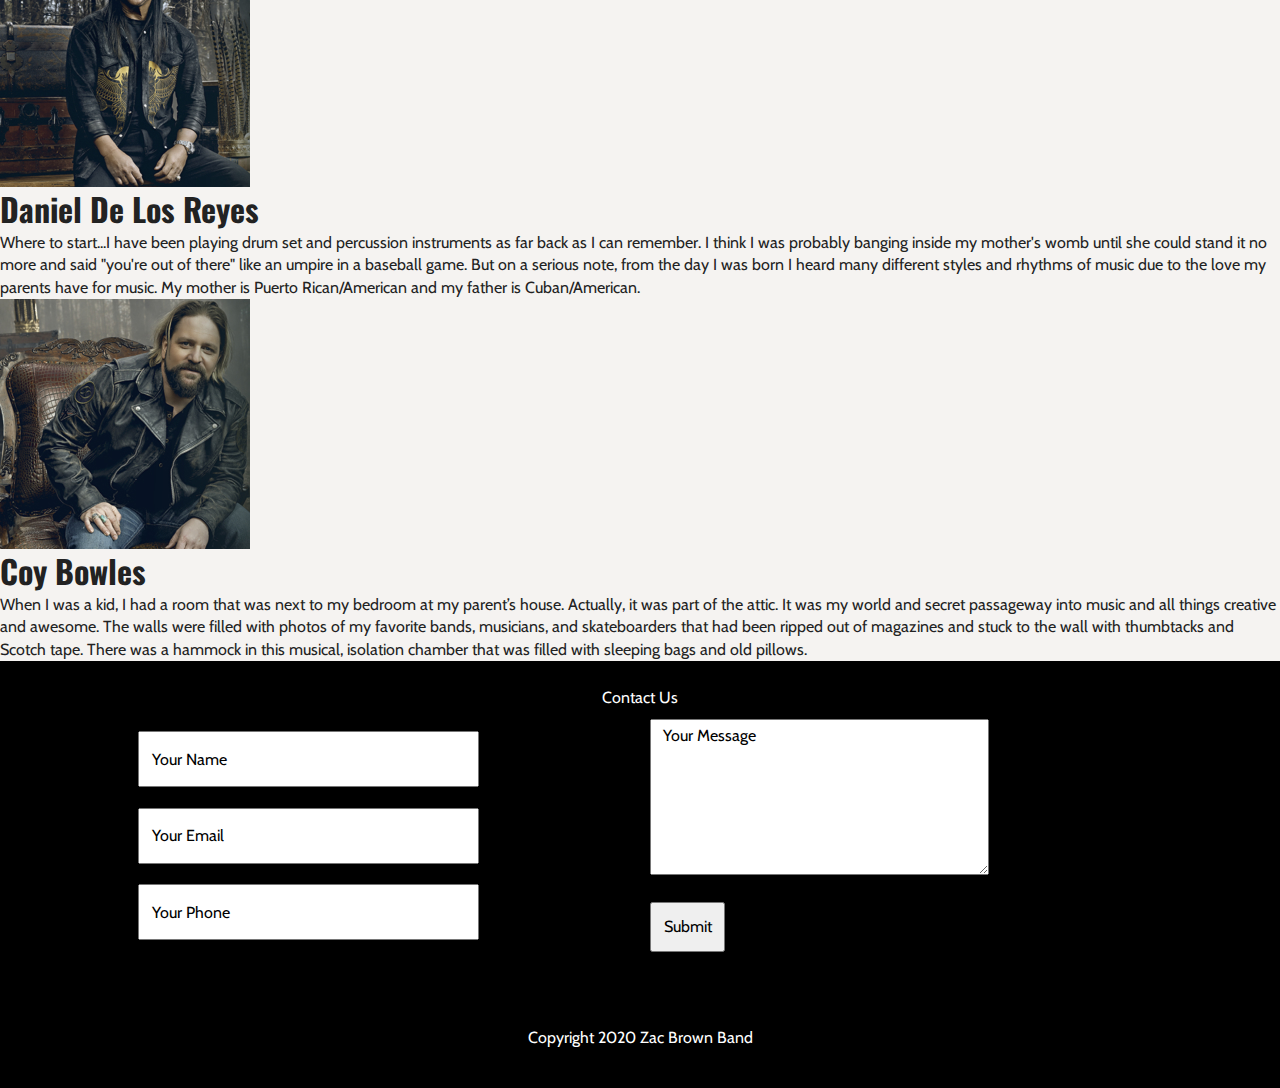
==== commit 47f6a94f: "11/23 Part 2" ====
--- a/about.html
+++ b/about.html
@@ -35,7 +35,6 @@
   <!-- Ending of top email banner -->
 
   <!-- Beginning navigator panel -->
-  <div class="topnav">
   <section class="banner">
       <img src="surface home/Mask Group.png" alt="header banner logo">
         <p>ZAC BROWN BAND</p>
@@ -50,14 +49,13 @@
     </ul>
     <span class="hamburger" onclick="openNav()">&#9776;</span>
   </nav>
-</div>
   <!-- Ending navigator panel -->
 
-    <!-- Beginning top logo (put concrete texture in background)-->
-    <div class="aboutbanner">
-    </div>
-    <!-- Ending top logo -->
-
+  <!-- Top band picture -->
+  <section class="band_group">
+    <img src="surface about/Whole Band Sit & Stand.jpg" alt="main picture"></li>
+  </section>
+  <!-- End top band picture -->
 
   <!-- Beginning of main band member section and descriptions -->
   <main class="band_members">
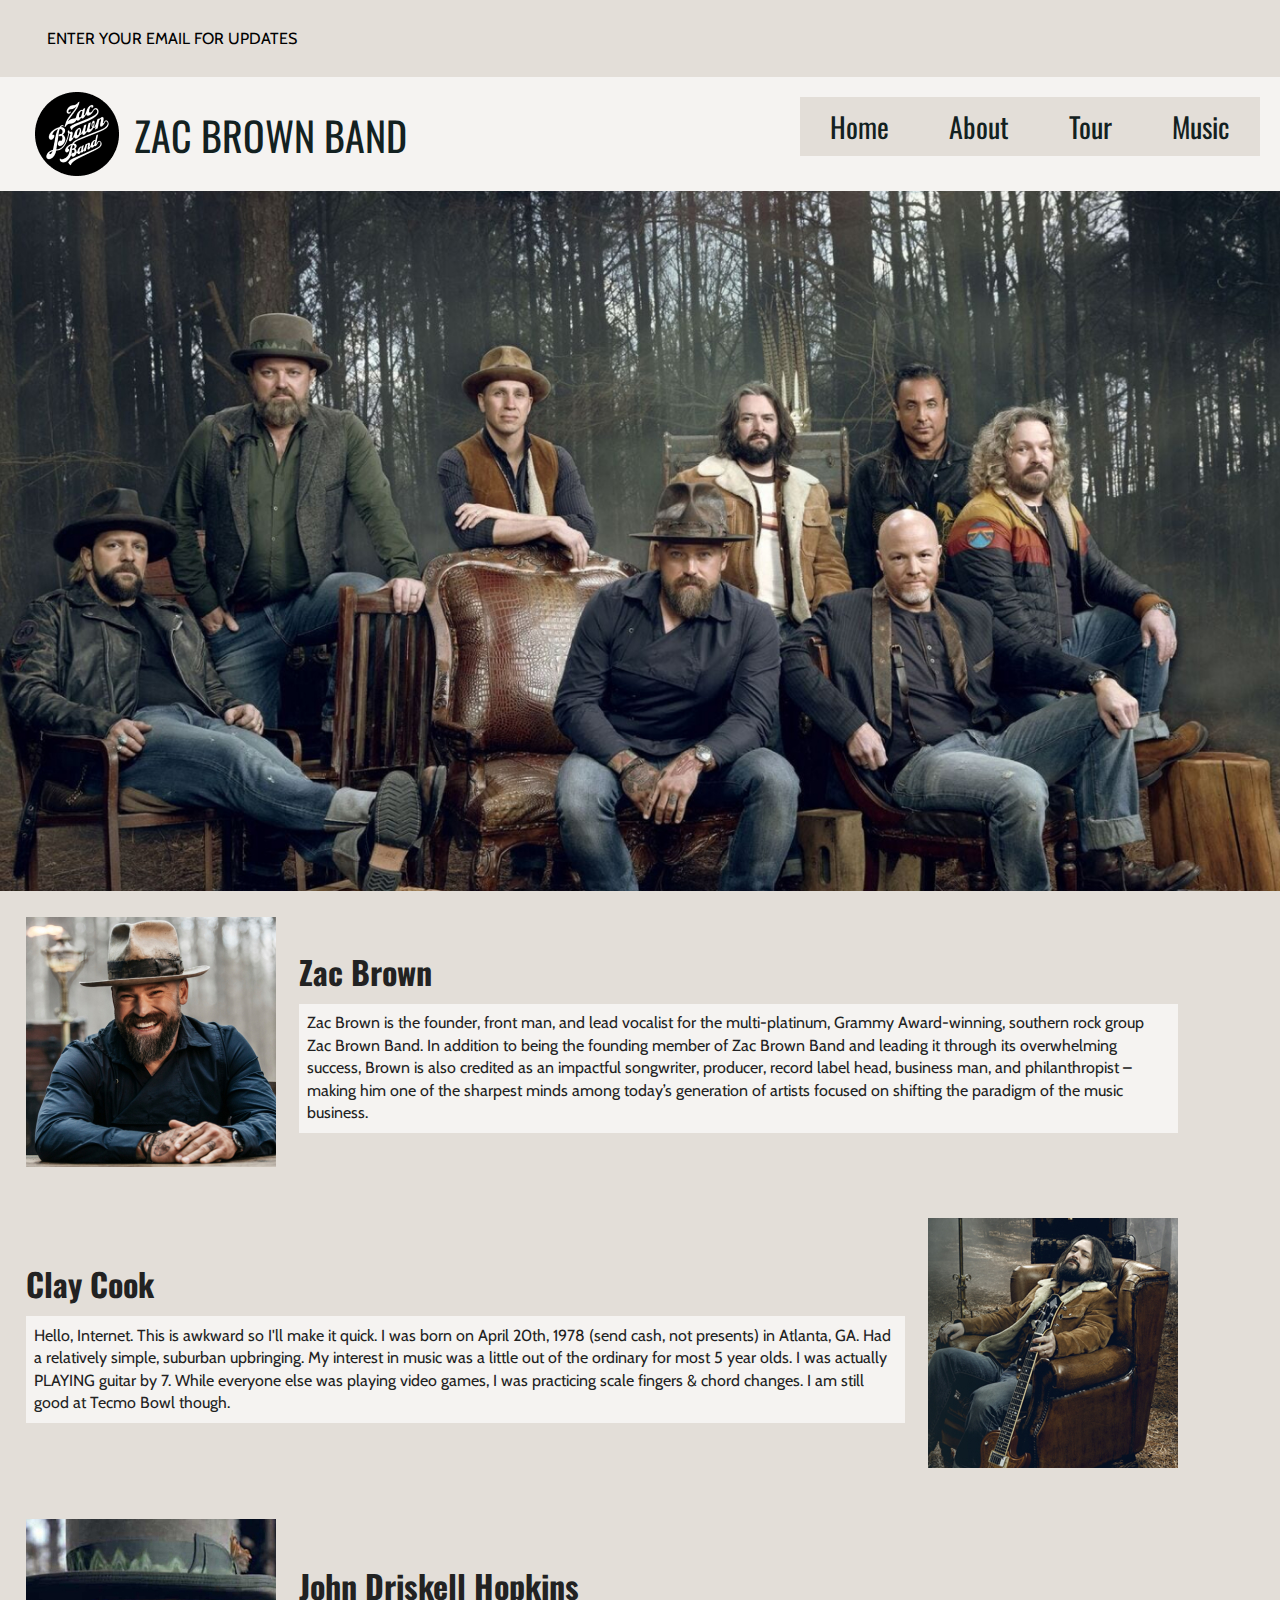
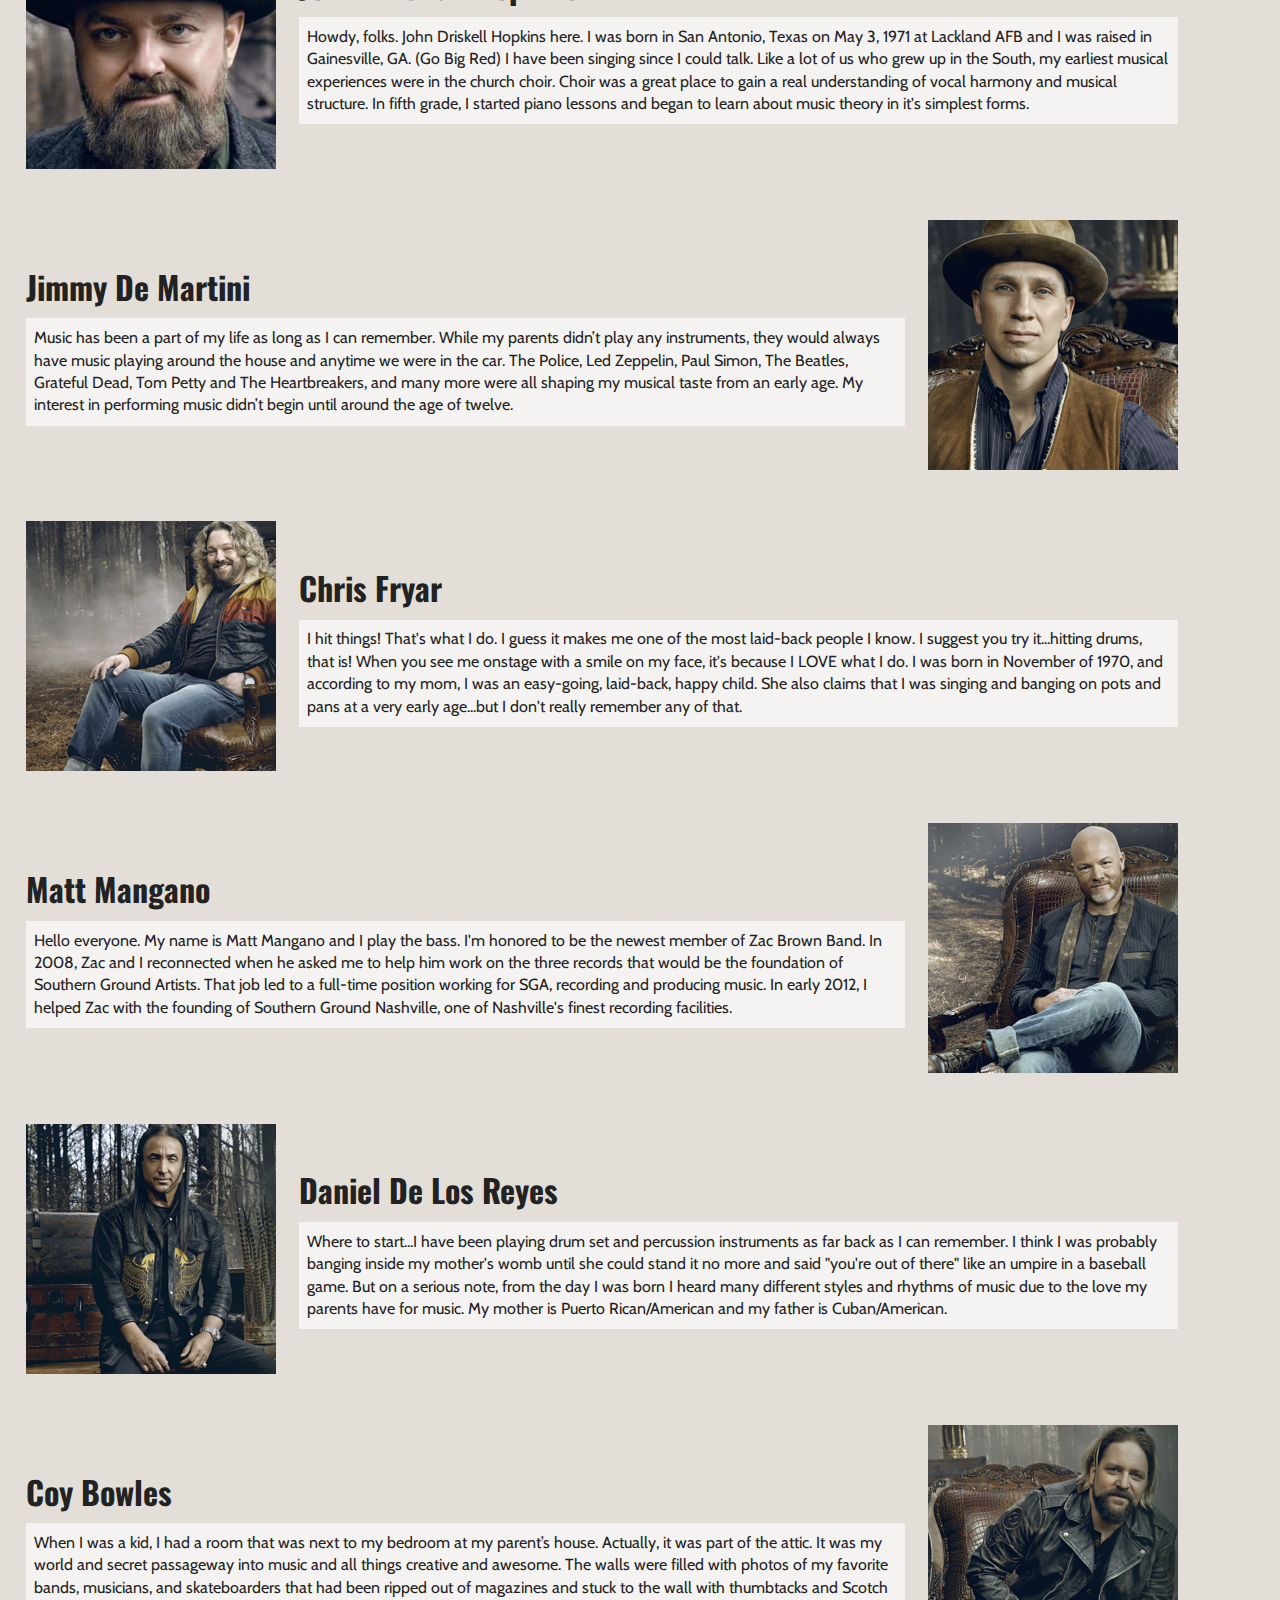
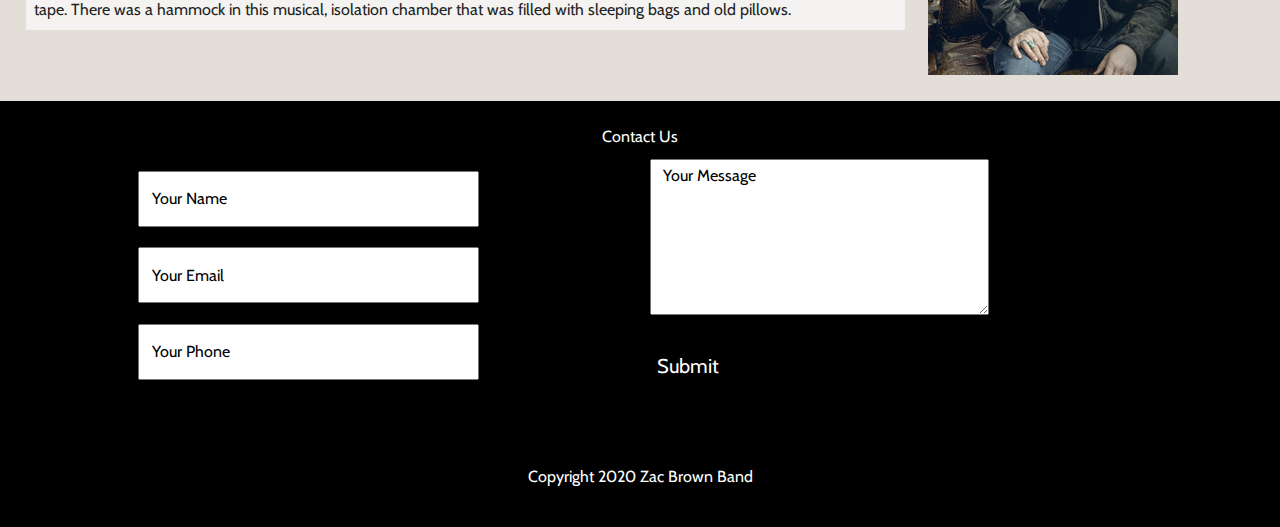
==== commit 93c7032b: "TIM EDITS - Mobile Styling" ====
--- a/about.html
+++ b/about.html
@@ -27,78 +27,104 @@
   <!-- End Off Canvas Menu -->
 
   <!-- Beginning of top email banner -->
-  <header>
-    <form>
-      <input type="email" name="email" placeholder="ENTER YOUR EMAIL FOR UPDATES"></input>
-    </form>
-  </header>
-  <!-- Ending of top email banner -->
-
-  <!-- Beginning navigator panel -->
-  <section class="banner">
-      <img src="surface home/Mask Group.png" alt="header banner logo">
-        <p>ZAC BROWN BAND</p>
-  </section>
-
-  <nav class="main_nav">
-    <ul>
-      <li><a href="index.html">Home</a></li>
-      <li><a href="about.html">About</a></li>
-      <li><a href="tour.html">Tour</a></li>
-      <li><a href="music.html">Music</a></li>
-    </ul>
-    <span class="hamburger" onclick="openNav()">&#9776;</span>
-  </nav>
+  <div class="headwrapper_vertical">
+    <header>
+      <form>
+        <input type="email" name="email" placeholder="ENTER YOUR EMAIL FOR UPDATES"></input>
+      </form>
+    </header>
+    <!-- Ending of top email banner -->
+  
+    <!-- Beginning navigator panel -->
+    <div class="headwrapper_horizontal">
+    <section class="banner">
+        <img src="surface home/Mask Group.png" alt="header banner logo">
+          <p>ZAC BROWN BAND</p>
+    </section>
+  
+    <nav class="main_nav">
+      <ul>
+        <li><a href="index.html">Home</a></li>
+        <li><a href="about.html">About</a></li>
+        <li><a href="tour.html">Tour</a></li>
+        <li><a href="music.html">Music</a></li>
+      </ul>
+      <span class="hamburger" onclick="openNav()">&#9776;</span>
+    </nav>
+  </div>
+  </div>
   <!-- Ending navigator panel -->
 
   <!-- Top band picture -->
   <section class="band_group">
-    <img src="surface about/Whole Band Sit & Stand.jpg" alt="main picture"></li>
   </section>
   <!-- End top band picture -->
 
   <!-- Beginning of main band member section and descriptions -->
   <main class="band_members">
-    <section>
-      <li><img class="left_image" src="surface about/Zac Brown.jpg" alt="zac brown"></li>
-      <h1>Zac Brown</h1>
-      <p class="left">Zac Brown is the founder, front man, and lead vocalist for the multi-platinum, Grammy Award-winning, southern rock group Zac Brown Band. In addition to being the founding member of Zac Brown Band and leading it through its overwhelming success, Brown is also credited as an impactful songwriter, producer, record label head, business man, and philanthropist – making him one of the sharpest minds among today’s generation of artists focused on shifting the paradigm of the music business.</p>
+    <section class="headwrapper_horizontal biostyles">
+      <img class="left_image" src="surface about/Zac Brown.jpg" alt="zac brown">
+      <div class="headwrapper_vertical">
+        <h1>Zac Brown</h1>
+        <p class="left">Zac Brown is the founder, front man, and lead vocalist for the multi-platinum, Grammy Award-winning, southern rock group Zac Brown Band. In addition to being the founding member of Zac Brown Band and leading it through its overwhelming success, Brown is also credited as an impactful songwriter, producer, record label head, business man, and philanthropist – making him one of the sharpest minds among today’s generation of artists focused on shifting the paradigm of the music business.</p>
+    </div>
     </section>
-    <section>
-      <li><img class="right_image" src="surface about/Clay Cook.jpg" alt="clay cook"></li>
+
+    <section class="headwrapper_horizontal biostyles">
+      <div class="headwrapper_vertical">
       <h1 class="right">Clay Cook</h1>
       <p>Hello, Internet. This is awkward so I'll make it quick.
       I was born on April 20th, 1978 (send cash, not presents) in Atlanta, GA. Had a relatively simple, suburban upbringing. My interest in music was a little out of the ordinary for most 5 year olds. I was actually PLAYING guitar by 7. While everyone else was playing video games, I was practicing scale fingers & chord changes. I am still good at Tecmo Bowl though.</p>
+      </div>
+      <img class="right_image" src="surface about/Clay Cook.jpg" alt="clay cook">
     </section>
-    <section>
-      <li><img class="left_image" src="surface about/John Driskell Hopkins.jpg" alt="john driskell hopkins"></li>
+
+    <section class="headwrapper_horizontal biostyles">
+      <img class="left_image" src="surface about/John Driskell Hopkins.jpg" alt="john driskell hopkins">
+      <div class="headwrapper_vertical">
       <h1>John Driskell Hopkins</h1>
       <p class="left">Howdy, folks. John Driskell Hopkins here. I was born in San Antonio, Texas on May 3, 1971 at Lackland AFB and I was raised in Gainesville, GA. (Go Big Red) I have been singing since I could talk. Like a lot of us who grew up in the South, my earliest musical experiences were in the church choir. Choir was a great place to gain a real understanding of vocal harmony and musical structure. In fifth grade, I started piano lessons and began to learn about music theory in it's simplest forms.</p>
+      </div>
     </section>
-    <section>
-      <li><img class="right_image" src="surface about/Jimmy De Martini.jpg" alt="jimmy de martini"></li>
+
+    <section class="headwrapper_horizontal biostyles">
+      <div class="headwrapper_vertical">
       <h1 class="right">Jimmy De Martini</h1>
       <p>Music has been a part of my life as long as I can remember. While my parents didn’t play any instruments, they would always have music playing around the house and anytime we were in the car. The Police, Led Zeppelin, Paul Simon, The Beatles, Grateful Dead, Tom Petty and The Heartbreakers, and many more were all shaping my musical taste from an early age. My interest in performing music didn’t begin until around the age of twelve.</p>
+     </div>
+      <img class="right_image" src="surface about/Jimmy De Martini.jpg" alt="jimmy de martini">
     </section>
-    <section>
-      <li><img class="left_image" src="surface about/Chris Fryar.jpg" alt="chris fryar"></li>
+
+    <section class="headwrapper_horizontal biostyles">
+      <img class="left_image" src="surface about/Chris Fryar.jpg" alt="chris fryar">
+      <div class="headwrapper_vertical">
       <h1>Chris Fryar</h1>
       <p class="left">I hit things! That's what I do. I guess it makes me one of the most laid-back people I know. I suggest you try it...hitting drums, that is! When you see me onstage with a smile on my face, it's because I LOVE what I do. I was born in November of 1970, and according to my mom, I was an easy-going, laid-back, happy child. She also claims that I was singing and banging on pots and pans at a very early age...but I don't really remember any of that.</p>
+      </div>
     </section>
-    <section>
-      <li><img class="right_image" src="surface about/Matt Mangano.jpg" alt="Matt Mangano"></li>
+
+    <section class="headwrapper_horizontal biostyles">
+      <div class="headwrapper_vertical">
       <h1 class="right">Matt Mangano</h1>
       <p>Hello everyone. My name is Matt Mangano and I play the bass. I'm honored to be the newest member of Zac Brown Band. In 2008, Zac and I reconnected when he asked me to help him work on the three records that would be the foundation of Southern Ground Artists. That job led to a full-time position working for SGA, recording and producing music. In early 2012, I helped Zac with the founding of Southern Ground Nashville, one of Nashville's finest recording facilities.</p>
+      </div>
+      <img class="right_image" src="surface about/Matt Mangano.jpg" alt="Matt Mangano">
     </section>
-    <section>
-      <li><img class="left_image" src="surface about/Daniel De Los Reyes.jpg" alt="daniel de los reyes"></li>
+
+    <section class="headwrapper_horizontal biostyles">
+      <img class="left_image" src="surface about/Daniel De Los Reyes.jpg" alt="daniel de los reyes">
+      <div class="headwrapper_vertical">
       <h1>Daniel De Los Reyes</h1>
       <p class="left">Where to start...I have been playing drum set and percussion instruments as far back as I can remember. I think I was probably banging inside my mother's womb until she could stand it no more and said "you're out of there" like an umpire in a baseball game. But on a serious note, from the day I was born I heard many different styles and rhythms of music due to the love my parents have for music. My mother is Puerto Rican/American and my father is Cuban/American.</p>
+      </div>
     </section>
-    <section>
-      <li><img class="right_image" src="surface about/Coy Bowles.jpg" alt="coy bowles"></li>
+
+    <section class="headwrapper_horizontal biostyles">
+      <div class="headwrapper_vertical">
       <h1 class="right">Coy Bowles</h1>
       <p>When I was a kid, I had a room that was next to my bedroom at my parent’s house. Actually, it was part of the attic. It was my world and secret passageway into music and all things creative and awesome. The walls were filled with photos of my favorite bands, musicians, and skateboarders that had been ripped out of magazines and stuck to the wall with thumbtacks and Scotch tape. There was a hammock in this musical, isolation chamber that was filled with sleeping bags and old pillows. </p>
+      </div>
+      <img class="right_image" src="surface about/Coy Bowles.jpg" alt="coy bowles">
     </section>
   </main>
   <!-- Ending of main band member section and descriptions -->
--- a/css/main.css
+++ b/css/main.css
@@ -17,6 +17,7 @@
   color: #222;
   font-size: 1em;
   line-height: 1.4;
+  width: 100vw;
 }
 
 /*
@@ -107,6 +108,21 @@
     }
 
     /* Begin Header */
+    .headwrapper_vertical{
+      width: 100vw;
+      display: flex;
+      flex-direction: column;
+      margin: 0%;
+    }
+
+    .headwrapper_horizontal{
+      width: 100vw;
+      display: flex;
+      justify-content: space-between;
+      flex-direction: row;
+      margin: 0%;
+    }
+
     header{
       background-color: #e3ded8;
       padding: 10px 5px 10px 5px;
@@ -127,22 +143,22 @@
   }
 
     /* Begin Banner */
-    section.banner {
+    .banner {
       margin: 10px 0px 10px 30px;
       max-width: 50%;
-      position: absolute;
-  }
-    section.banner img{
+  }
+
+  .banner img{
       height: 84px;
       width: 84px;
       float: left;
       margin: 5px 15px 5px 5px;
       position: relative;
     }
-    section.banner p{
+  .banner p{
       font-family: "Oswald", sans-serif;
       color: #132121;
-      font-size: 30pt;
+      font-size: 40px;
       position: relative;
       padding-top: 20px;
       width: 700px;
@@ -156,13 +172,11 @@
       height: 120px;
     }
 
-    nav.main_nav{
+    .main_nav{
       max-width: 45%;
       margin: 20px;
-      float: right;
-      position: relative;
-    }
-    nav.main_nav ul{
+    }
+   .main_nav ul{
       margin: 0;
       padding: 0;
       list-style-type: none;
@@ -173,10 +187,23 @@
       align-items: center;
       flex-direction: row;
     }
-    nav.main_nav li{
+    .main_nav li{
       float: right;
     }
-    nav.main_nav li a{
+
+    .main_nav li:hover{
+      float: right;
+      background-color: #000;
+      color: #fff;
+    }
+
+    .main_nav li:hover a{
+      float: right;
+      background-color: #000;
+      color: #fff;
+    }
+    
+    .main_nav li a{
       display: block;
       text-align: center;
       font-size: 28px;
@@ -198,19 +225,109 @@
       justify-content: center;
       align-items: center;
       flex-direction: row;
-      margin: 0px;
-    }
+      margin: 4% 0% 4% 0%;
+      font-family: 'Oswald', sans-serif;
+    }
+
+    .center_me {
+      width: 22%;
+      display: flex;
+      justify-content: center;
+      align-items: center;
+      flex-direction: column;
+  }
+
+  .center_me p{
+    font-size: 30px;
+    font-weight: 700;
+    text-align: center;
+  }
+
+  .center_me a{
+    text-decoration: none;
+    border: 2px solid #000;
+    padding: 1% 2%;
+    color: #000;
+    font-size: 20px;
+    font-weight: 700;
+  }
+
+  .horizontalme{
+    width: 100vw;
+    height: 500px;
+    display: flex;
+    justify-content: center;
+    align-items: center;
+    flex-direction: row;
+  }
+
+  .zamily{
+    width: 50%;
+    display: flex;
+    justify-content: center;
+    align-items: center;
+    flex-direction: column;
+    background-color: #132121;
+    color: #fff;
+    height: 500px;
+    text-align: center;
+  }
+
+  .music{
+    width: 50%;
+    display: flex;
+    justify-content: center;
+    align-items: center;
+    flex-direction: column;
+    background-color: #E3DED8;
+    color: #1C1B1B;
+    height: 500px;
+    text-align: center;
+  }
+
+  .zamily-grid-container{
+    width: 100%;
+    display: flex;
+    justify-content: center;
+    align-items: center;
+    flex-direction: row;
+
+  }
 
     /* Begin About Page Hero Section */
-    section.band_group{
-      max-width: 100%;
-    }
-    section.band_group ul{
-      list-style-type: none;
-    }
-    section.band_group img{
-      margin: 20px 0px 0px 0px;
-    }
+    .band_group{
+      width: 100vw;
+      height: 700px;
+      background-image: url('../img/about/Whole\ Band\ Sit\ &\ Stand.jpg');
+      background-position: center;
+      background-size: cover;
+      background-repeat: no-repeat;
+    }
+
+    .band_members{
+      background-color: #E3DED8;
+    }
+    
+    .biostyles{
+      align-items: center;
+      padding: 2%;
+      width: 90%
+    }
+
+    .biostyles p{
+      background-color: #F5F3F1;
+      padding: 1%;
+      margin-top: 1%;
+    }
+
+    .left_image{
+      margin-right: 2%;
+    }
+
+    .right_image{
+      margin-left: 2%;
+    }
+
 
     /* Camp Section */
 
@@ -386,7 +503,7 @@
       display: flex;
       width: 95%;
       justify-content: center;
-=     align-items: center;
+     align-items: center;
       flex-direction: row;
       flex-wrap: wrap;
       margin: 0 auto;
@@ -394,6 +511,20 @@
 
   .grid-item{
     margin: 2%;
+  }
+
+  /* Tour Page Styles */
+
+  .tourhome{
+    width: 100vw;
+    height: 700px;
+    display: flex;
+    justify-content: center;
+    align-items: center;
+    background-image: url('../img/tour/concrete\ texture.jpg');
+    background-position: center;
+    background-size: cover;
+    background-repeat: no-repeat;
   }
 
 
@@ -424,7 +555,16 @@
       list-style-type: none;
     }
 
-    .right_gridbox button{
+    .tourwrapper_horizontal {
+      width: 100%;
+      display: flex;
+      flex-direction: row;
+      justify-content: space-between;
+      align-items: center;
+      margin: 1%;
+  }
+
+     button{
       width: 120px;
       height: 55px;
       background-color: #000;
@@ -434,9 +574,16 @@
       margin: 2%;
     }
 
-    .right_gridbox button a{
+     button a{
       text-decoration: none;
       color: #fff;
+    }
+
+    .widegridbox{
+      width: 70%;
+      display: flex;
+      justify-content: space-between;
+      flex-direction: column;
     }
 
     .circledates {
@@ -451,13 +598,40 @@
       flex-direction: column;
       margin: 25px;
       position: relative;
-      top: -10px;
+      width: 30px;
+  }
+
+  .tourinfo{
+    display: flex;
+    justify-content: center;
+    width: auto;
+    align-items: center;
+    flex-direction: row;
   }
 
     span.enlargeme{
       font-size: 26px;
     }
 
+
+    /* Music Page */
+
+    .new_album{
+      width: 100vw;
+      height: 700px;
+      display: flex;
+      justify-content: center;
+      align-items: center;
+      background-color: #132121;
+      color: #fff;
+    }
+
+    .new_albumCTA{
+      display: flex;
+      flex-direction: column;
+      margin: 2%;
+      text-align: center;
+    }
     
 
 
@@ -532,15 +706,118 @@
 
 /* iPad */
 
-@media screen and (max-width: 768px){
-
-
+@media only screen and (max-width: 768px){
+
+  .banner p {
+    font-size: 30px;
+    width: 310px;
+}
+
+.top_album img{
+  width: 270px;
+}
+
+.horizontalme{
+  height: auto;
+  width: 100%;
+  flex-direction: column;
+}
+
+.zamily{
+  width: 100%;
+}
+
+.music{
+  width: 100%;
+}
+
+.main_nav li a {
+  display: block;
+  text-align: center;
+  font-size: 24px;
+  font-family: "Oswald", sans-serif;
+  color: #132121;
+  text-decoration: none;
+  margin-left: 5px;
+  margin-right: 5px;
+  padding: 10px;
+}
+
+.grid-item{
+  width: 25%;
+}
+
+.grid-item img{
+  width: 100%;
+}
+
+.contactform {
+  width: 80%;
+  display: flex;
+  justify-content: center;
+  align-items: end;
+  flex-direction: row;
+}
+
+.contactform textarea {
+  width: 100%;
+  height: 150px;
+  margin: 2%;
+}
    
 }
 
 /* iPhone 5 */
 
-@media screen and (max-width: 320px){
+@media only screen and (max-width: 320px){
+  
+  .home_topsection {
+    flex-direction: column;
+}
+
+.banner img {
+  height: 50px;
+  width: 50px;
+  float: left;
+  margin: 5px 10px 5px 5px;
+  position: relative;
+}
+
+.banner p {
+  font-size: 20px;
+  width: 210px;
+}
+
+.zamily,
+.music{
+  height: 250px
+}
+
+.music img{
+  width: 250px;
+}
+
+.camp_center {
+  display: flex;
+  align-items: center;
+  flex-direction: row;
+  position: relative;
+  left: 60px;
+  margin-bottom: 12% ;
+}
+
+h1.goodness {
+  font-size: 28px;
+}
+
+.center_me {
+  width: 90%;
+  display: flex;
+  justify-content: center;
+  align-items: center;
+  flex-direction: column;
+  margin: 12%;
+}
 
   nav.main_nav ul {
 display: none;
@@ -553,6 +830,71 @@
     display: inline;
   }
 
+  .campground {
+    display: flex;
+    justify-content: center;
+    flex-direction: column;
+    color: #fff;
+    width: 85%;
+    position: relative;
+    left: 0%;
+    top: -100px;
+}
+
+.band_group {
+  height: 300px;
+}
+
+.biostyles {
+  align-items: end;
+  padding: 2%;
+  width: 90%;
+}
+
+.headwrapper_vertical p{
+  font-size: 12px;
+}
+
+img.left_image,
+img.right_image {
+  width: 100px;
+}
+
+.tourhome {
+  height: 300px;
+}
+
+img#logo {
+  width: 200px;
+}
+
+.tourwrapper_horizontal {
+  width: 100%;
+  display: flex;
+  flex-direction: column;
+  justify-content: space-between;
+  align-items: center;
+  margin: 1%;
+}
+
+button {
+  width: 290px;
+  margin: 3% 0% 3% 0%;
+}
+
+.new_album{
+  height: 450px;
+  flex-direction: column;
+}
+
+.new_album img{
+  width: 250px;
+}
+
+.grid-item {
+  width: 45%;
+}
+
 
   .contactform {
     width: 95%;
@@ -565,6 +907,18 @@
 .contact_left,
 .contact_right{
   width: 100%;
+}
+
+.contactform input {
+  width: 90%;
+  height: 50px;
+  margin: 2%;
+}
+
+.contactform textarea {
+  width: 90%;
+  height: 150px;
+  margin: 2%;
 }
 
 
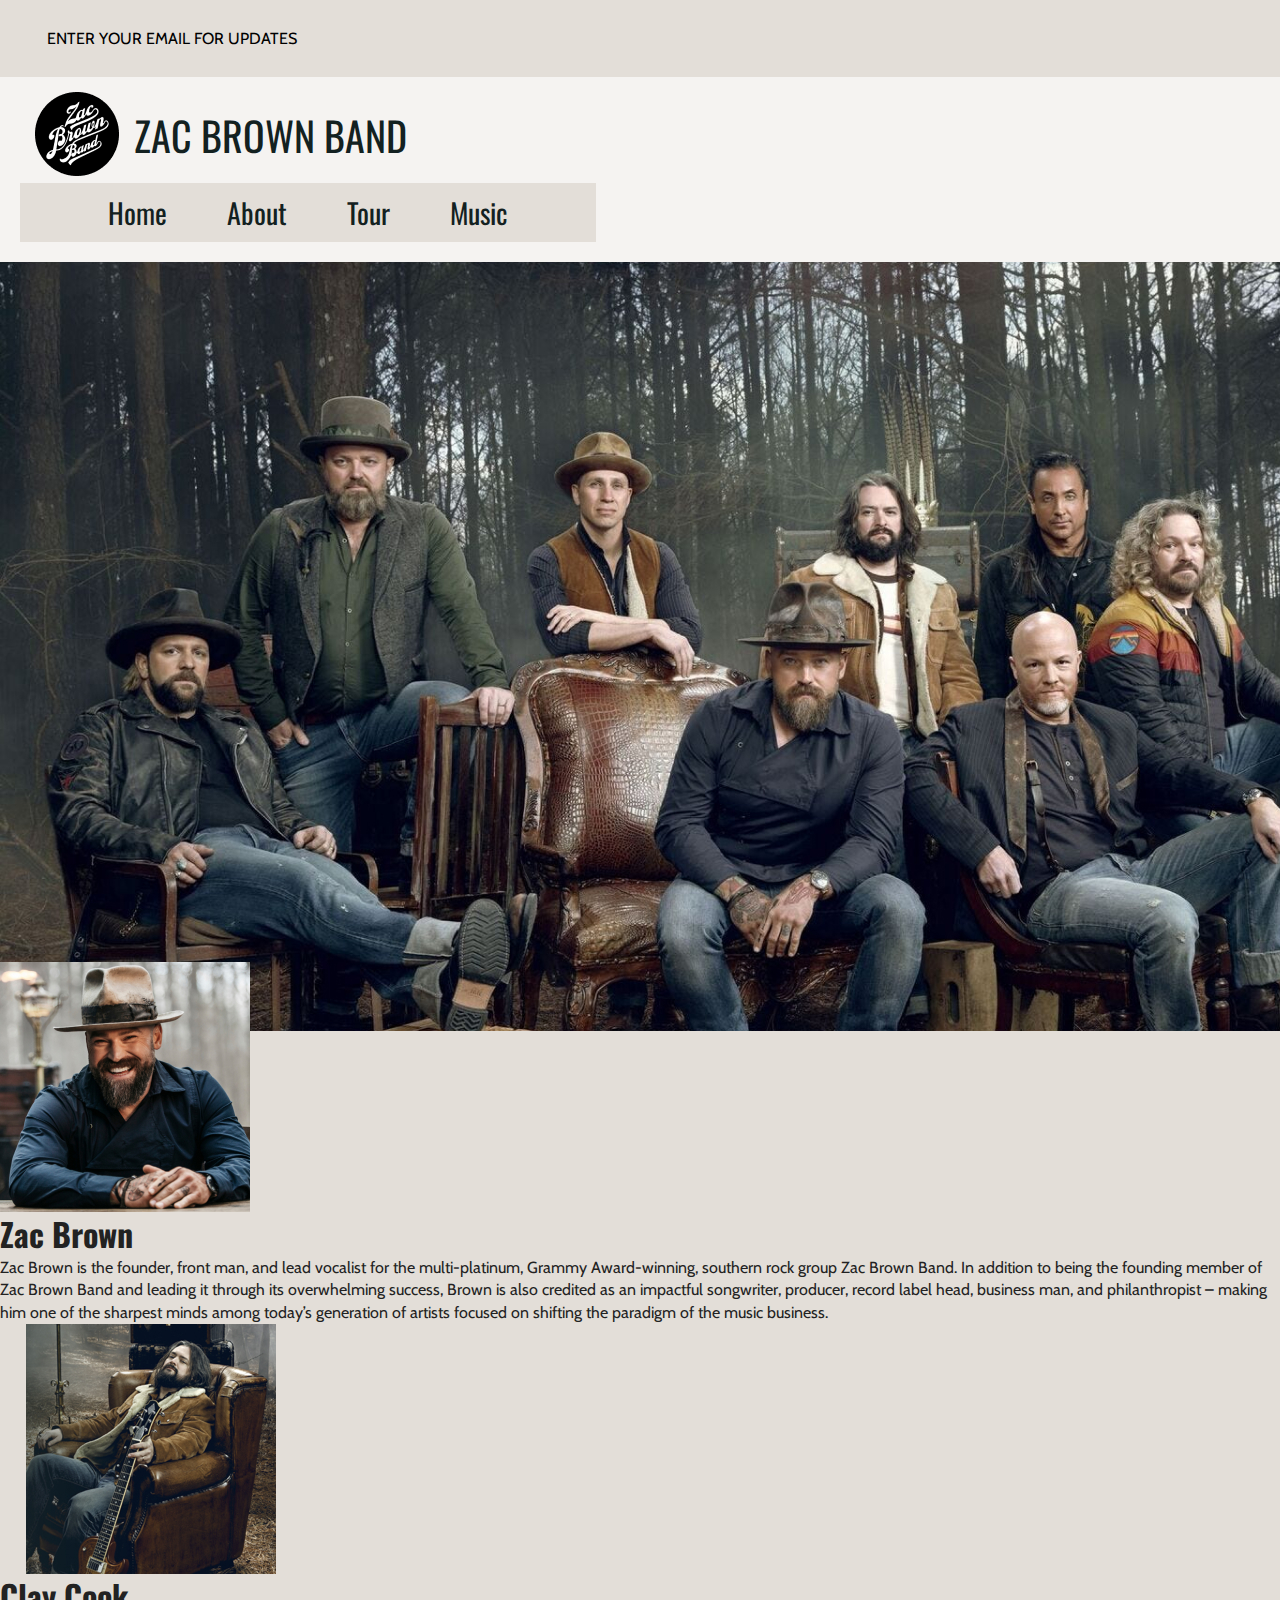
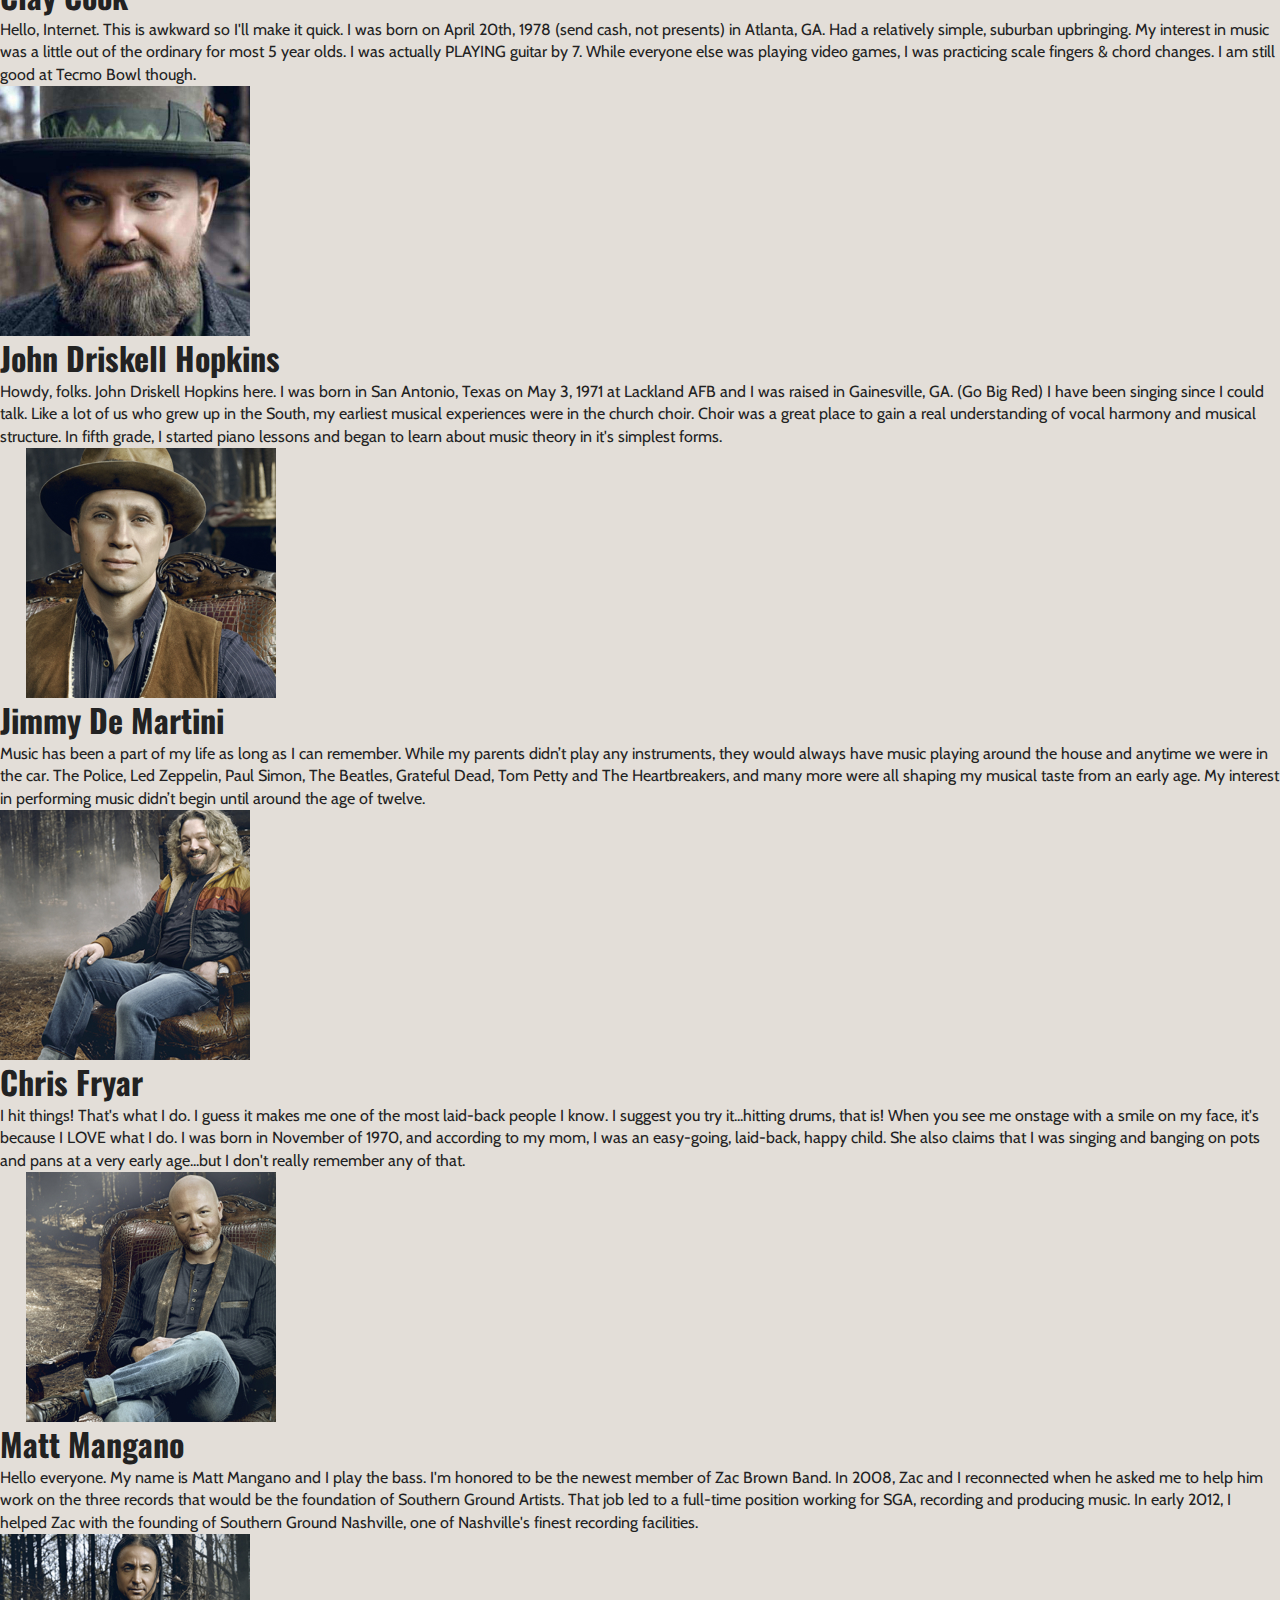
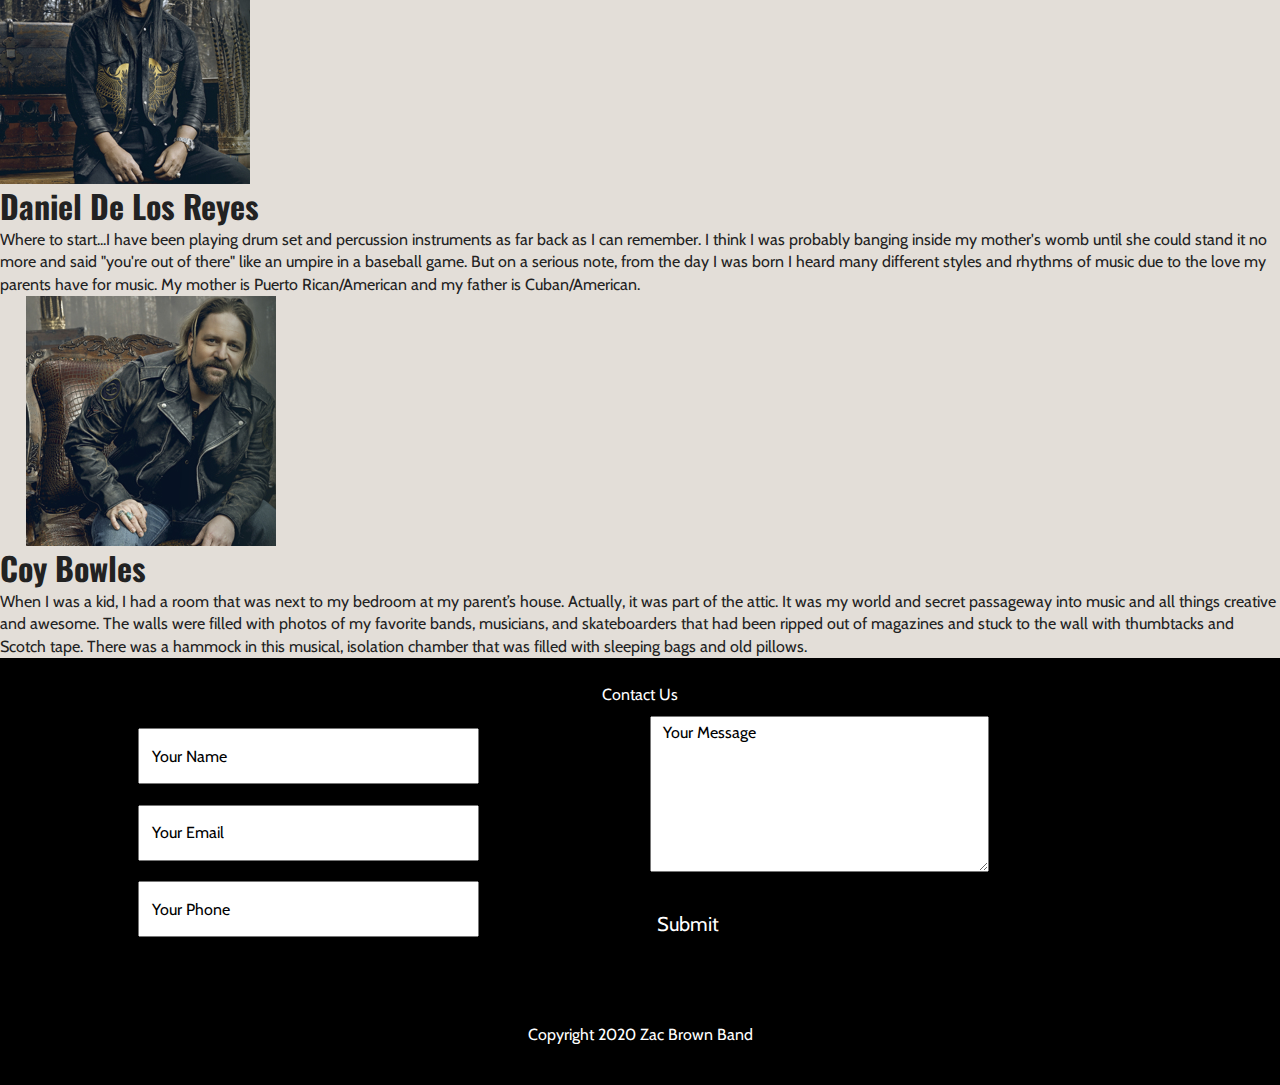
==== commit dbfd92a3: "Final Upload" ====
--- a/about.html
+++ b/about.html
@@ -14,7 +14,7 @@
   <link rel="stylesheet" href="css/main.css">
 </head>
 
-<body id="about">
+<body>
 
   <!-- Off Canvas Menu -->
   <div id="mySidenav" class="sidenav">
@@ -27,104 +27,78 @@
   <!-- End Off Canvas Menu -->
 
   <!-- Beginning of top email banner -->
-  <div class="headwrapper_vertical">
-    <header>
-      <form>
-        <input type="email" name="email" placeholder="ENTER YOUR EMAIL FOR UPDATES"></input>
-      </form>
-    </header>
-    <!-- Ending of top email banner -->
-  
-    <!-- Beginning navigator panel -->
-    <div class="headwrapper_horizontal">
-    <section class="banner">
-        <img src="surface home/Mask Group.png" alt="header banner logo">
-          <p>ZAC BROWN BAND</p>
-    </section>
-  
-    <nav class="main_nav">
-      <ul>
-        <li><a href="index.html">Home</a></li>
-        <li><a href="about.html">About</a></li>
-        <li><a href="tour.html">Tour</a></li>
-        <li><a href="music.html">Music</a></li>
-      </ul>
-      <span class="hamburger" onclick="openNav()">&#9776;</span>
-    </nav>
-  </div>
-  </div>
+  <header>
+    <form>
+      <input type="email" name="email" placeholder="ENTER YOUR EMAIL FOR UPDATES"></input>
+    </form>
+  </header>
+  <!-- Ending of top email banner -->
+
+  <!-- Beginning navigator panel -->
+  <section class="banner">
+      <img src="surface home/Mask Group.png" alt="header banner logo">
+        <p>ZAC BROWN BAND</p>
+  </section>
+
+  <nav class="main_nav">
+    <ul>
+      <li><a href="index.html">Home</a></li>
+      <li><a href="about.html">About</a></li>
+      <li><a href="tour.html">Tour</a></li>
+      <li><a href="music.html">Music</a></li>
+    </ul>
+    <span class="hamburger" onclick="openNav()">&#9776;</span>
+  </nav>
   <!-- Ending navigator panel -->
 
   <!-- Top band picture -->
   <section class="band_group">
+    <img src="surface about/Whole Band Sit & Stand.jpg" alt="main picture"></li>
   </section>
   <!-- End top band picture -->
 
   <!-- Beginning of main band member section and descriptions -->
   <main class="band_members">
-    <section class="headwrapper_horizontal biostyles">
-      <img class="left_image" src="surface about/Zac Brown.jpg" alt="zac brown">
-      <div class="headwrapper_vertical">
-        <h1>Zac Brown</h1>
-        <p class="left">Zac Brown is the founder, front man, and lead vocalist for the multi-platinum, Grammy Award-winning, southern rock group Zac Brown Band. In addition to being the founding member of Zac Brown Band and leading it through its overwhelming success, Brown is also credited as an impactful songwriter, producer, record label head, business man, and philanthropist – making him one of the sharpest minds among today’s generation of artists focused on shifting the paradigm of the music business.</p>
-    </div>
+    <section>
+      <li><img class="left_image" src="surface about/Zac Brown.jpg" alt="zac brown"></li>
+      <h1>Zac Brown</h1>
+      <p class="left">Zac Brown is the founder, front man, and lead vocalist for the multi-platinum, Grammy Award-winning, southern rock group Zac Brown Band. In addition to being the founding member of Zac Brown Band and leading it through its overwhelming success, Brown is also credited as an impactful songwriter, producer, record label head, business man, and philanthropist – making him one of the sharpest minds among today’s generation of artists focused on shifting the paradigm of the music business.</p>
     </section>
-
-    <section class="headwrapper_horizontal biostyles">
-      <div class="headwrapper_vertical">
+    <section>
+      <li><img class="right_image" src="surface about/Clay Cook.jpg" alt="clay cook"></li>
       <h1 class="right">Clay Cook</h1>
       <p>Hello, Internet. This is awkward so I'll make it quick.
       I was born on April 20th, 1978 (send cash, not presents) in Atlanta, GA. Had a relatively simple, suburban upbringing. My interest in music was a little out of the ordinary for most 5 year olds. I was actually PLAYING guitar by 7. While everyone else was playing video games, I was practicing scale fingers & chord changes. I am still good at Tecmo Bowl though.</p>
-      </div>
-      <img class="right_image" src="surface about/Clay Cook.jpg" alt="clay cook">
     </section>
-
-    <section class="headwrapper_horizontal biostyles">
-      <img class="left_image" src="surface about/John Driskell Hopkins.jpg" alt="john driskell hopkins">
-      <div class="headwrapper_vertical">
+    <section>
+      <li><img class="left_image" src="surface about/John Driskell Hopkins.jpg" alt="john driskell hopkins"></li>
       <h1>John Driskell Hopkins</h1>
       <p class="left">Howdy, folks. John Driskell Hopkins here. I was born in San Antonio, Texas on May 3, 1971 at Lackland AFB and I was raised in Gainesville, GA. (Go Big Red) I have been singing since I could talk. Like a lot of us who grew up in the South, my earliest musical experiences were in the church choir. Choir was a great place to gain a real understanding of vocal harmony and musical structure. In fifth grade, I started piano lessons and began to learn about music theory in it's simplest forms.</p>
-      </div>
     </section>
-
-    <section class="headwrapper_horizontal biostyles">
-      <div class="headwrapper_vertical">
+    <section>
+      <li><img class="right_image" src="surface about/Jimmy De Martini.jpg" alt="jimmy de martini"></li>
       <h1 class="right">Jimmy De Martini</h1>
       <p>Music has been a part of my life as long as I can remember. While my parents didn’t play any instruments, they would always have music playing around the house and anytime we were in the car. The Police, Led Zeppelin, Paul Simon, The Beatles, Grateful Dead, Tom Petty and The Heartbreakers, and many more were all shaping my musical taste from an early age. My interest in performing music didn’t begin until around the age of twelve.</p>
-     </div>
-      <img class="right_image" src="surface about/Jimmy De Martini.jpg" alt="jimmy de martini">
     </section>
-
-    <section class="headwrapper_horizontal biostyles">
-      <img class="left_image" src="surface about/Chris Fryar.jpg" alt="chris fryar">
-      <div class="headwrapper_vertical">
+    <section>
+      <li><img class="left_image" src="surface about/Chris Fryar.jpg" alt="chris fryar"></li>
       <h1>Chris Fryar</h1>
       <p class="left">I hit things! That's what I do. I guess it makes me one of the most laid-back people I know. I suggest you try it...hitting drums, that is! When you see me onstage with a smile on my face, it's because I LOVE what I do. I was born in November of 1970, and according to my mom, I was an easy-going, laid-back, happy child. She also claims that I was singing and banging on pots and pans at a very early age...but I don't really remember any of that.</p>
-      </div>
     </section>
-
-    <section class="headwrapper_horizontal biostyles">
-      <div class="headwrapper_vertical">
+    <section>
+      <li><img class="right_image" src="surface about/Matt Mangano.jpg" alt="Matt Mangano"></li>
       <h1 class="right">Matt Mangano</h1>
       <p>Hello everyone. My name is Matt Mangano and I play the bass. I'm honored to be the newest member of Zac Brown Band. In 2008, Zac and I reconnected when he asked me to help him work on the three records that would be the foundation of Southern Ground Artists. That job led to a full-time position working for SGA, recording and producing music. In early 2012, I helped Zac with the founding of Southern Ground Nashville, one of Nashville's finest recording facilities.</p>
-      </div>
-      <img class="right_image" src="surface about/Matt Mangano.jpg" alt="Matt Mangano">
     </section>
-
-    <section class="headwrapper_horizontal biostyles">
-      <img class="left_image" src="surface about/Daniel De Los Reyes.jpg" alt="daniel de los reyes">
-      <div class="headwrapper_vertical">
+    <section>
+      <li><img class="left_image" src="surface about/Daniel De Los Reyes.jpg" alt="daniel de los reyes"></li>
       <h1>Daniel De Los Reyes</h1>
       <p class="left">Where to start...I have been playing drum set and percussion instruments as far back as I can remember. I think I was probably banging inside my mother's womb until she could stand it no more and said "you're out of there" like an umpire in a baseball game. But on a serious note, from the day I was born I heard many different styles and rhythms of music due to the love my parents have for music. My mother is Puerto Rican/American and my father is Cuban/American.</p>
-      </div>
     </section>
-
-    <section class="headwrapper_horizontal biostyles">
-      <div class="headwrapper_vertical">
+    <section>
+      <li><img class="right_image" src="surface about/Coy Bowles.jpg" alt="coy bowles"></li>
       <h1 class="right">Coy Bowles</h1>
       <p>When I was a kid, I had a room that was next to my bedroom at my parent’s house. Actually, it was part of the attic. It was my world and secret passageway into music and all things creative and awesome. The walls were filled with photos of my favorite bands, musicians, and skateboarders that had been ripped out of magazines and stuck to the wall with thumbtacks and Scotch tape. There was a hammock in this musical, isolation chamber that was filled with sleeping bags and old pillows. </p>
-      </div>
-      <img class="right_image" src="surface about/Coy Bowles.jpg" alt="coy bowles">
     </section>
   </main>
   <!-- Ending of main band member section and descriptions -->
@@ -157,7 +131,7 @@
   <!-- Footer ending -->
 
 
-  <script src="js/vendor/modernizr-3.11.2.min.js"></script>
+
   <script src="js/main.js"></script>
 
 
